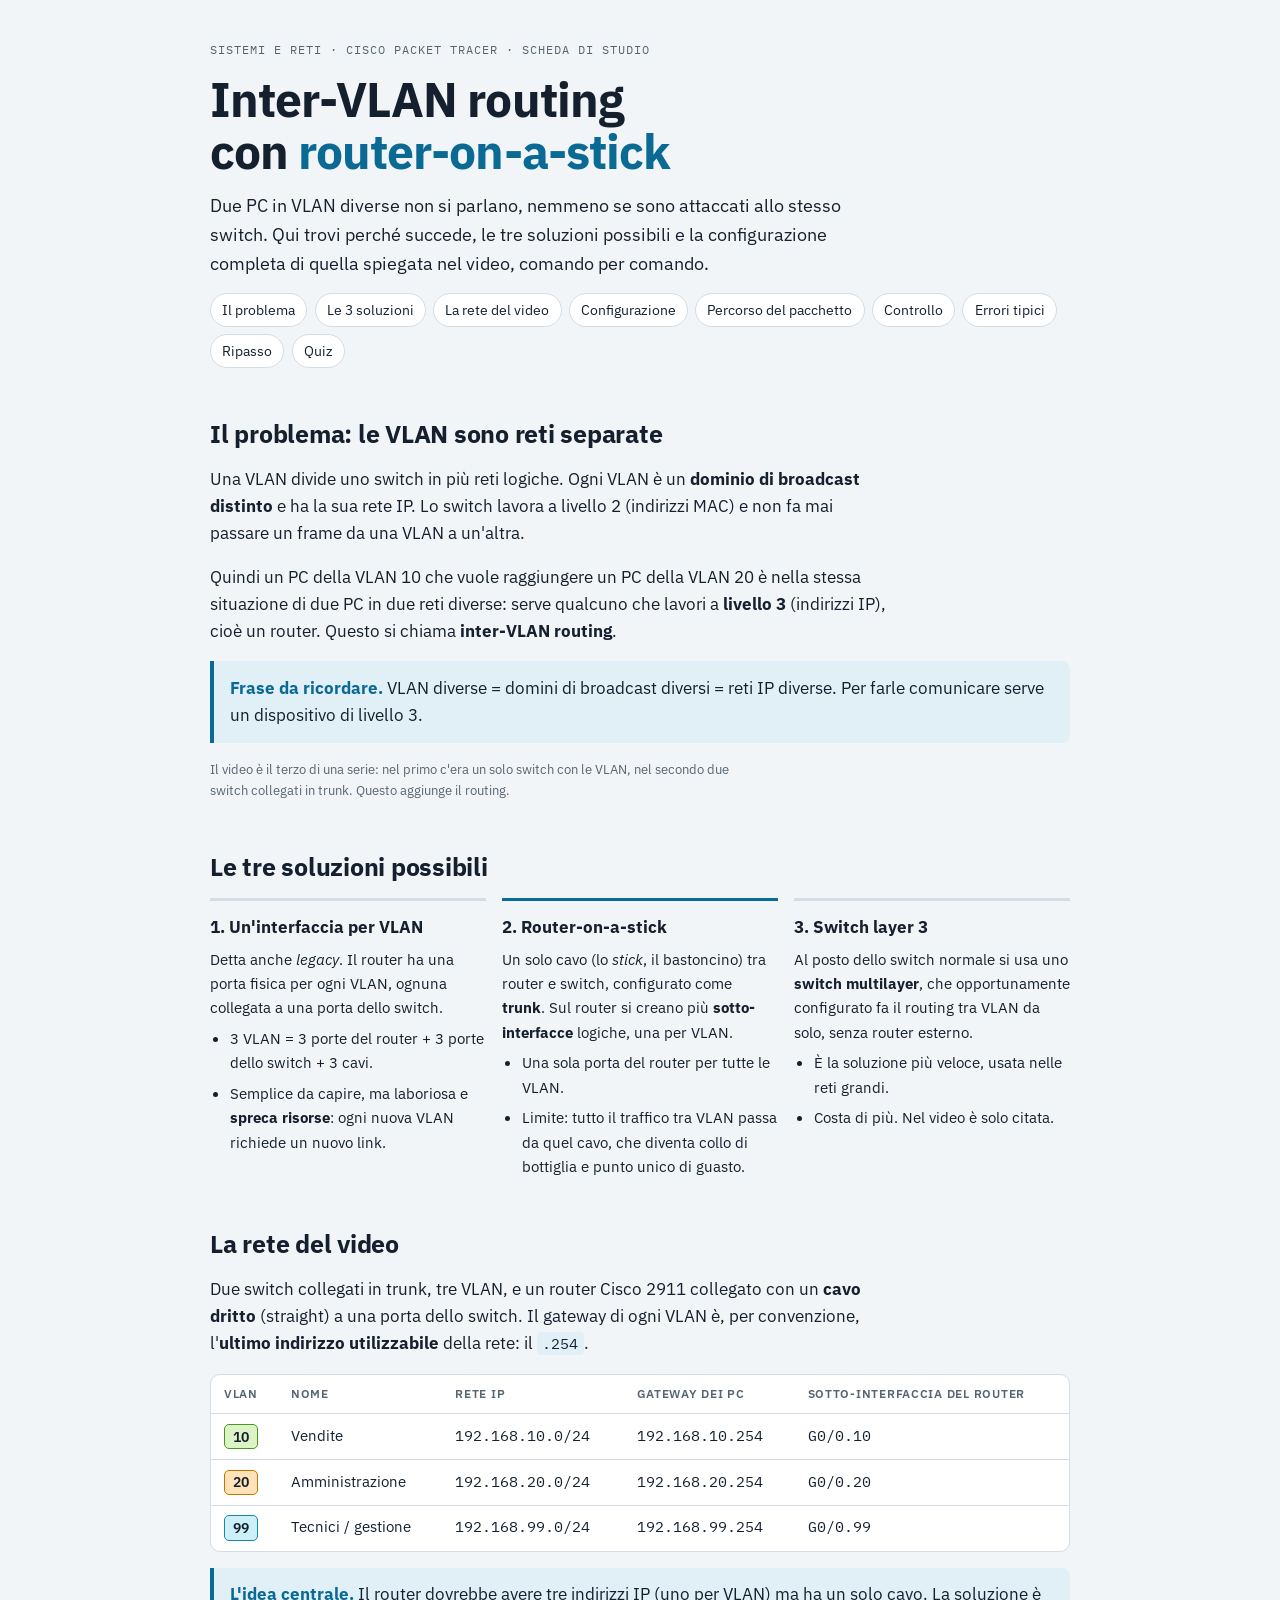
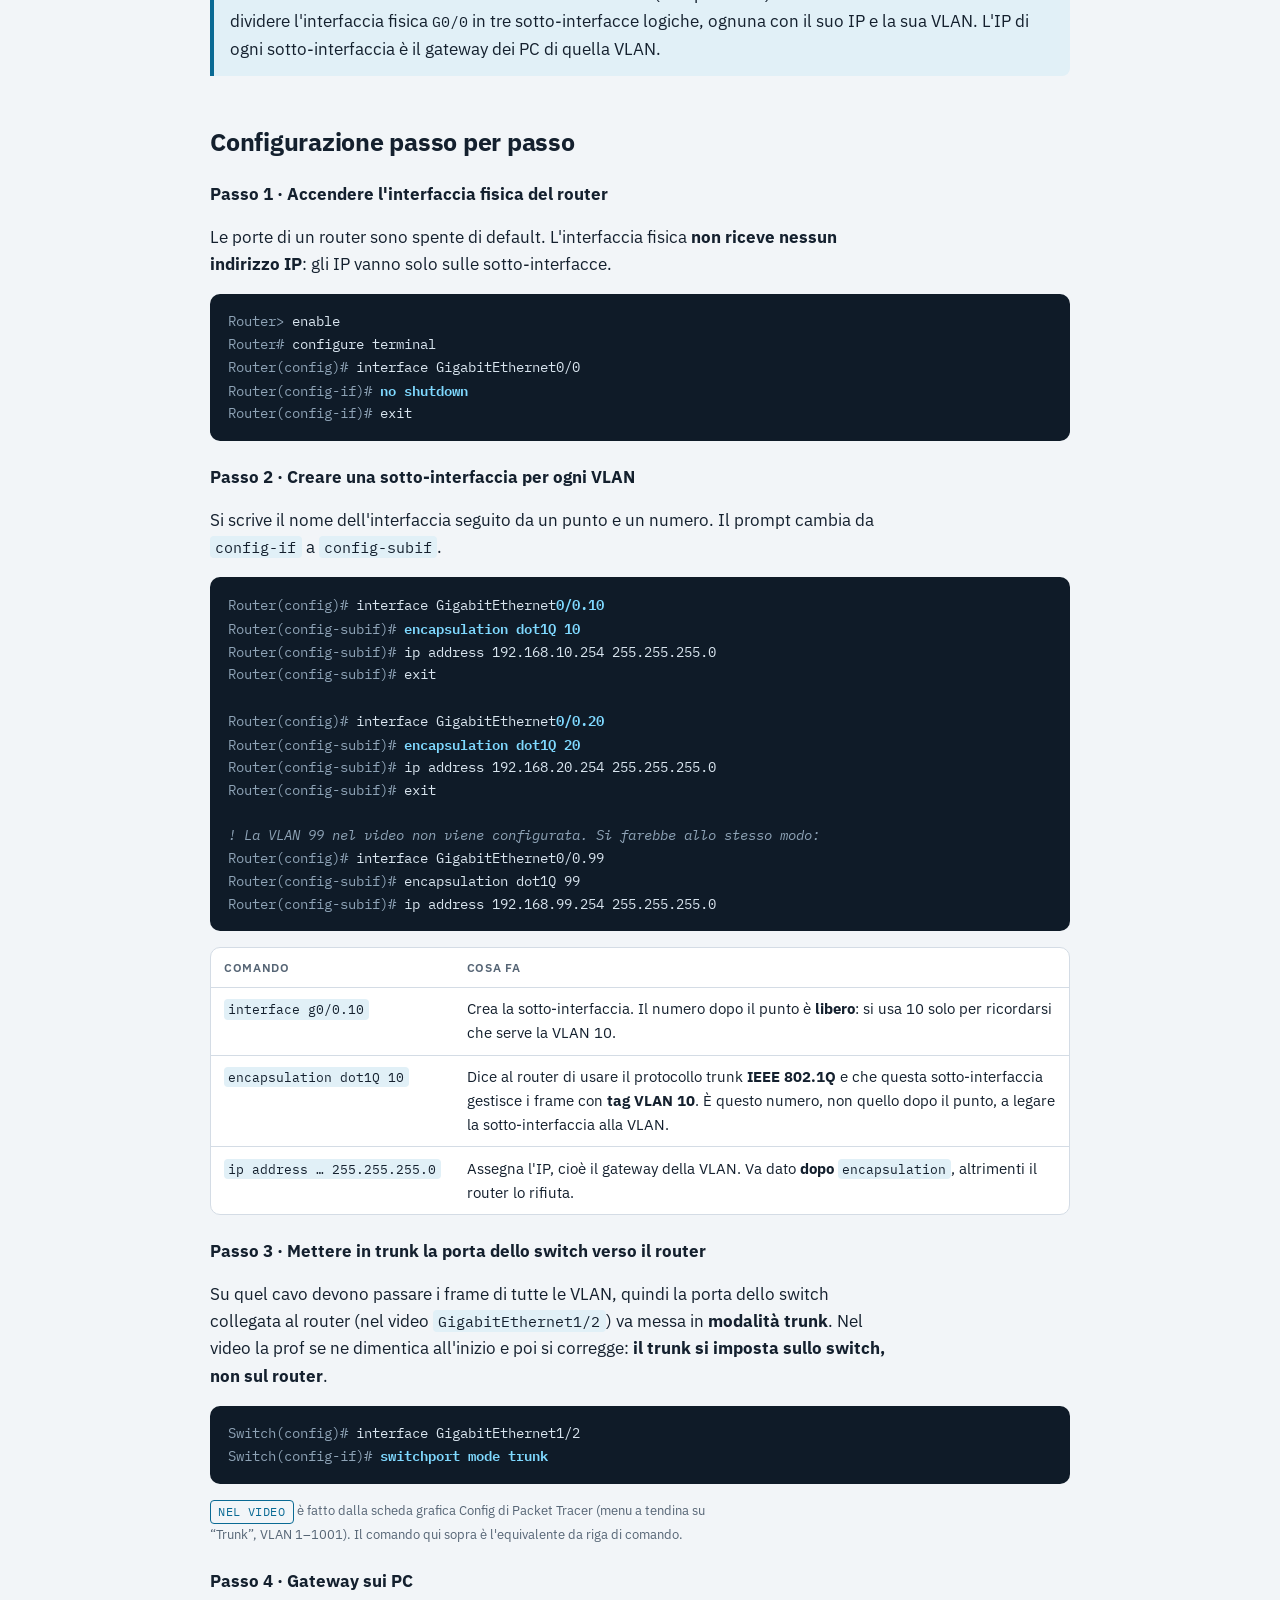
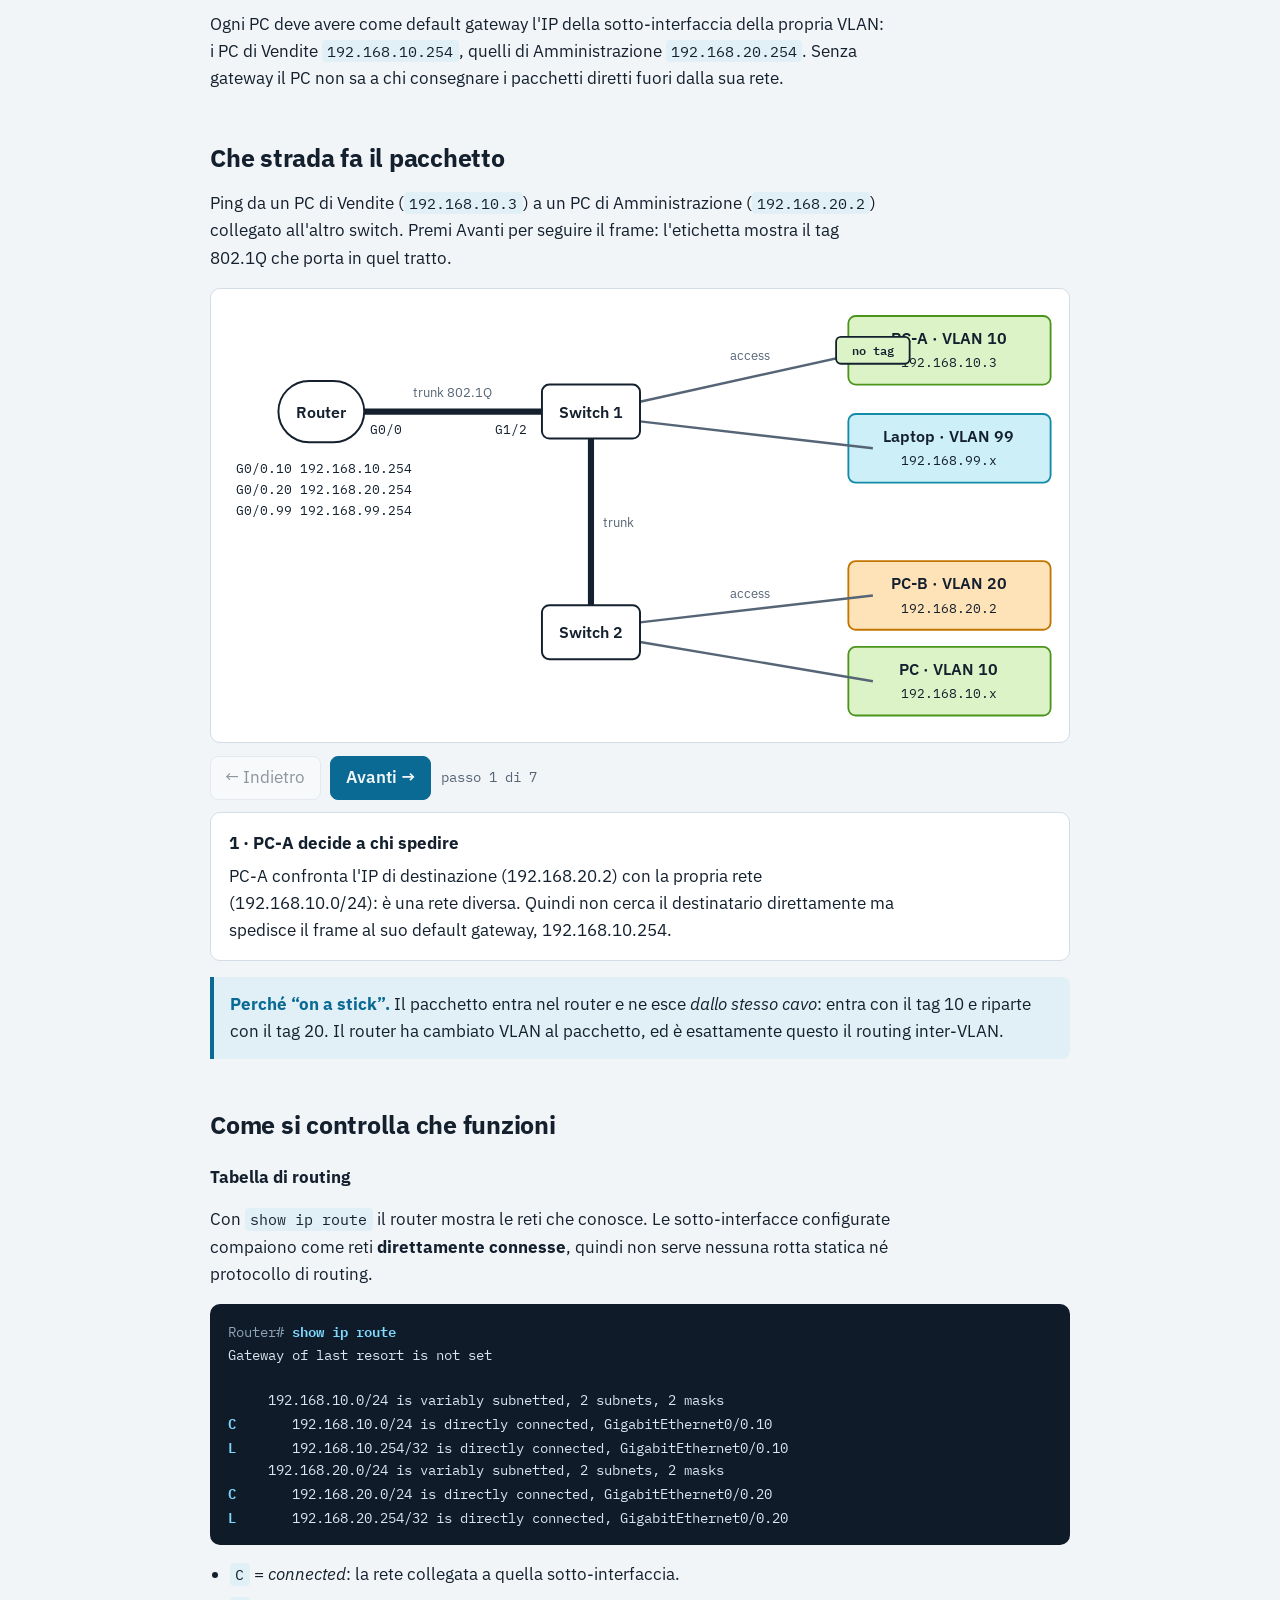
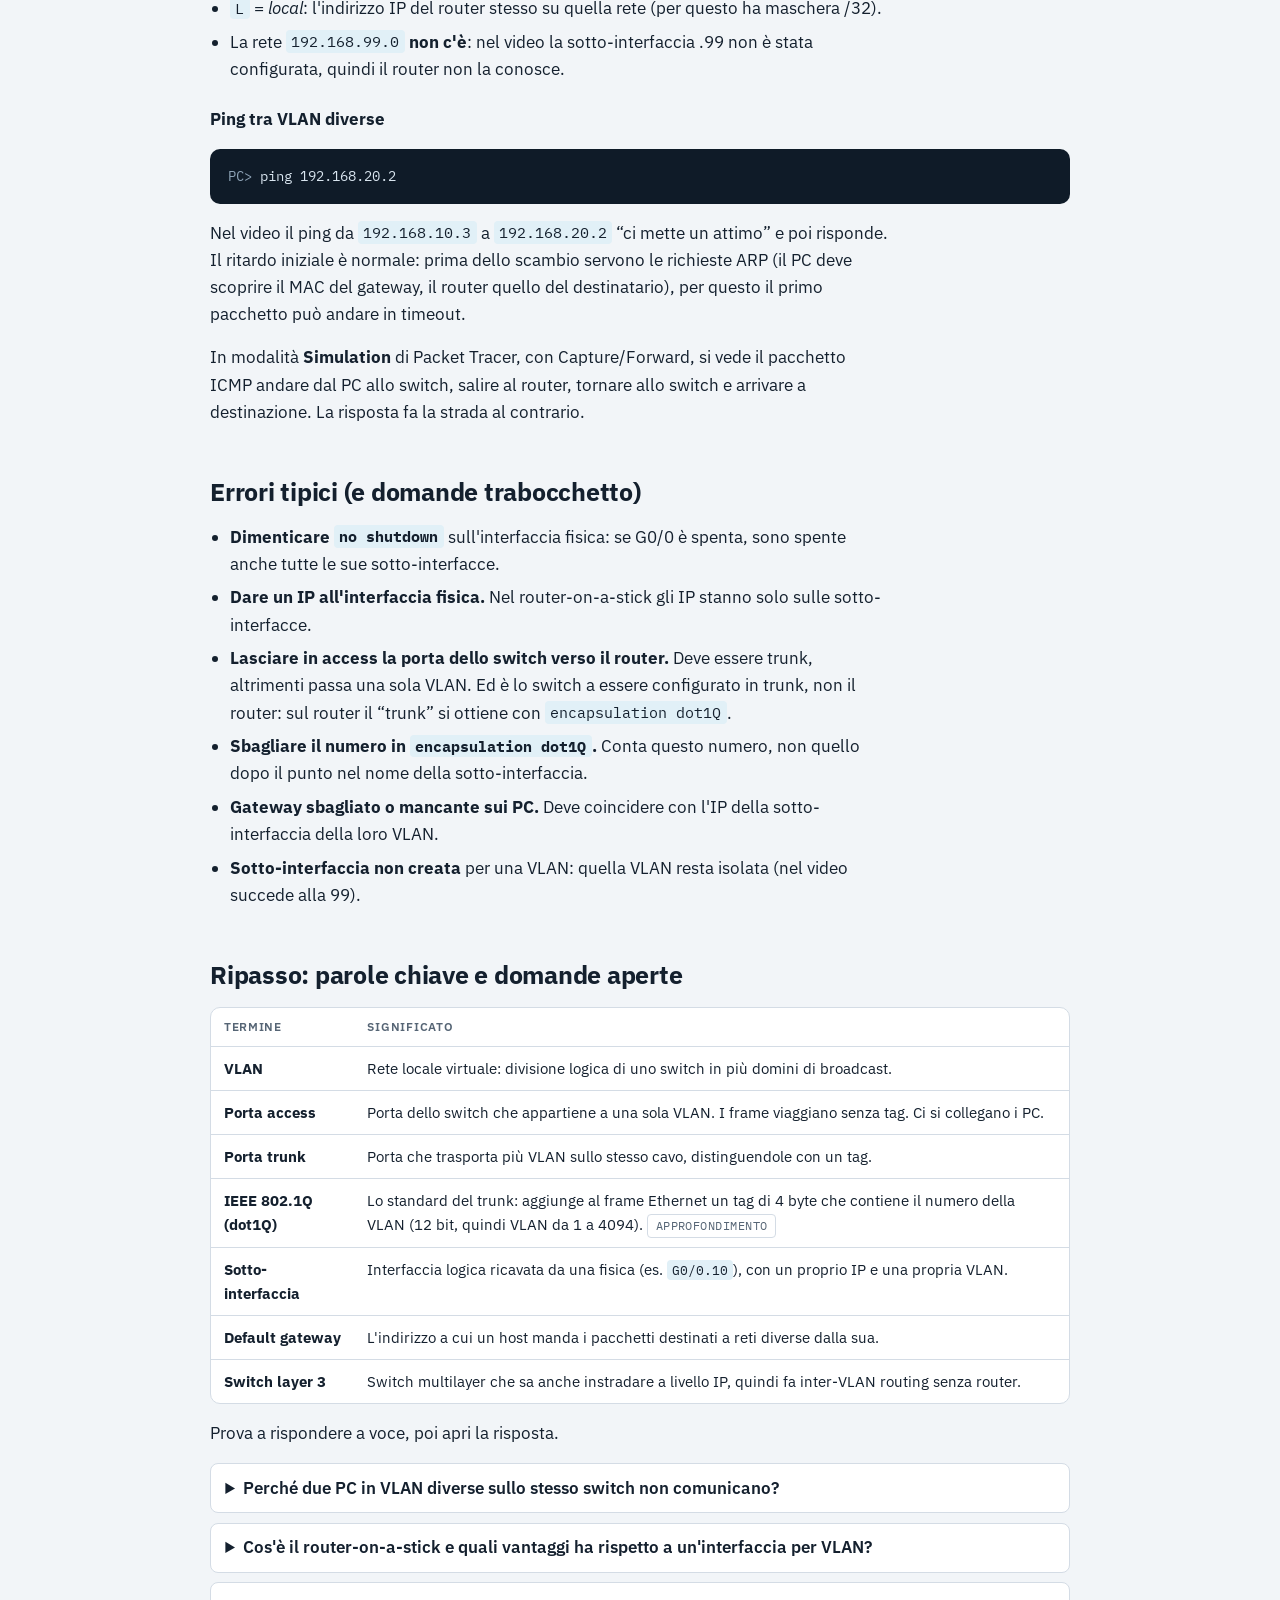
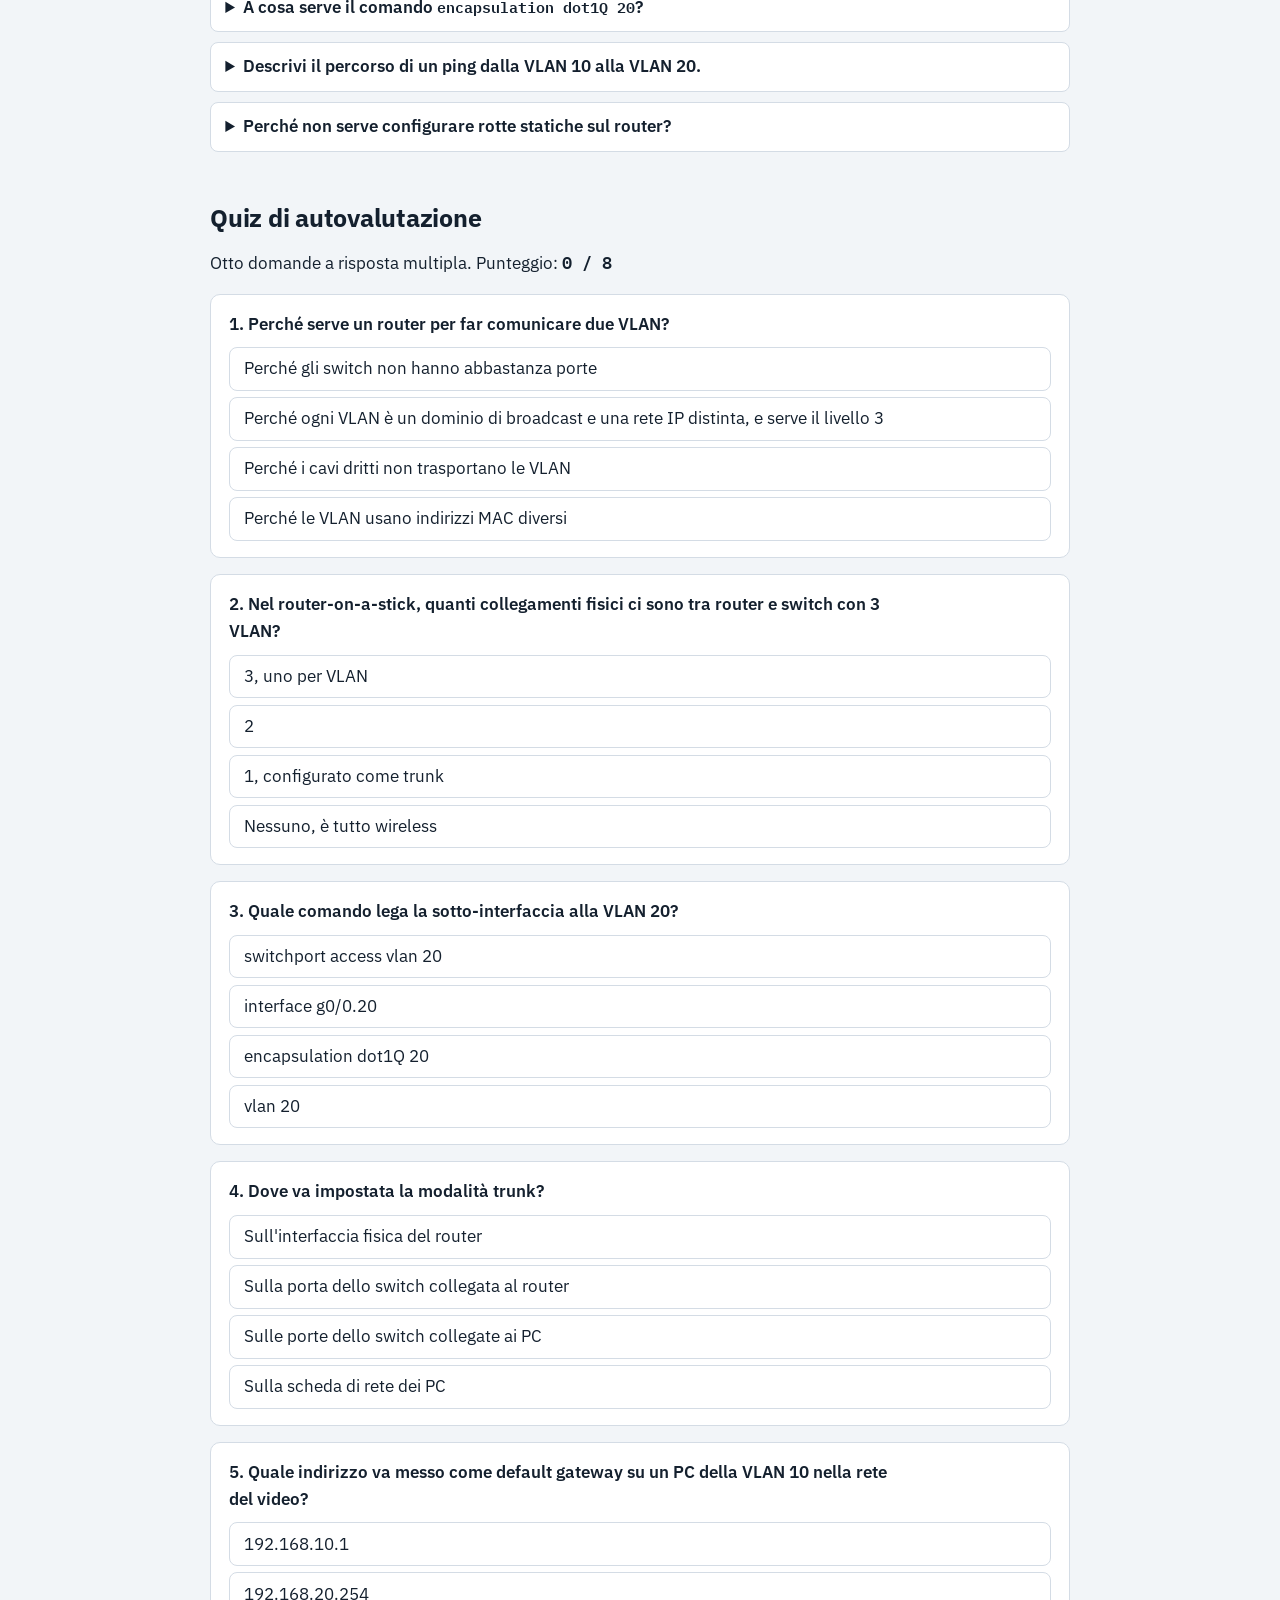
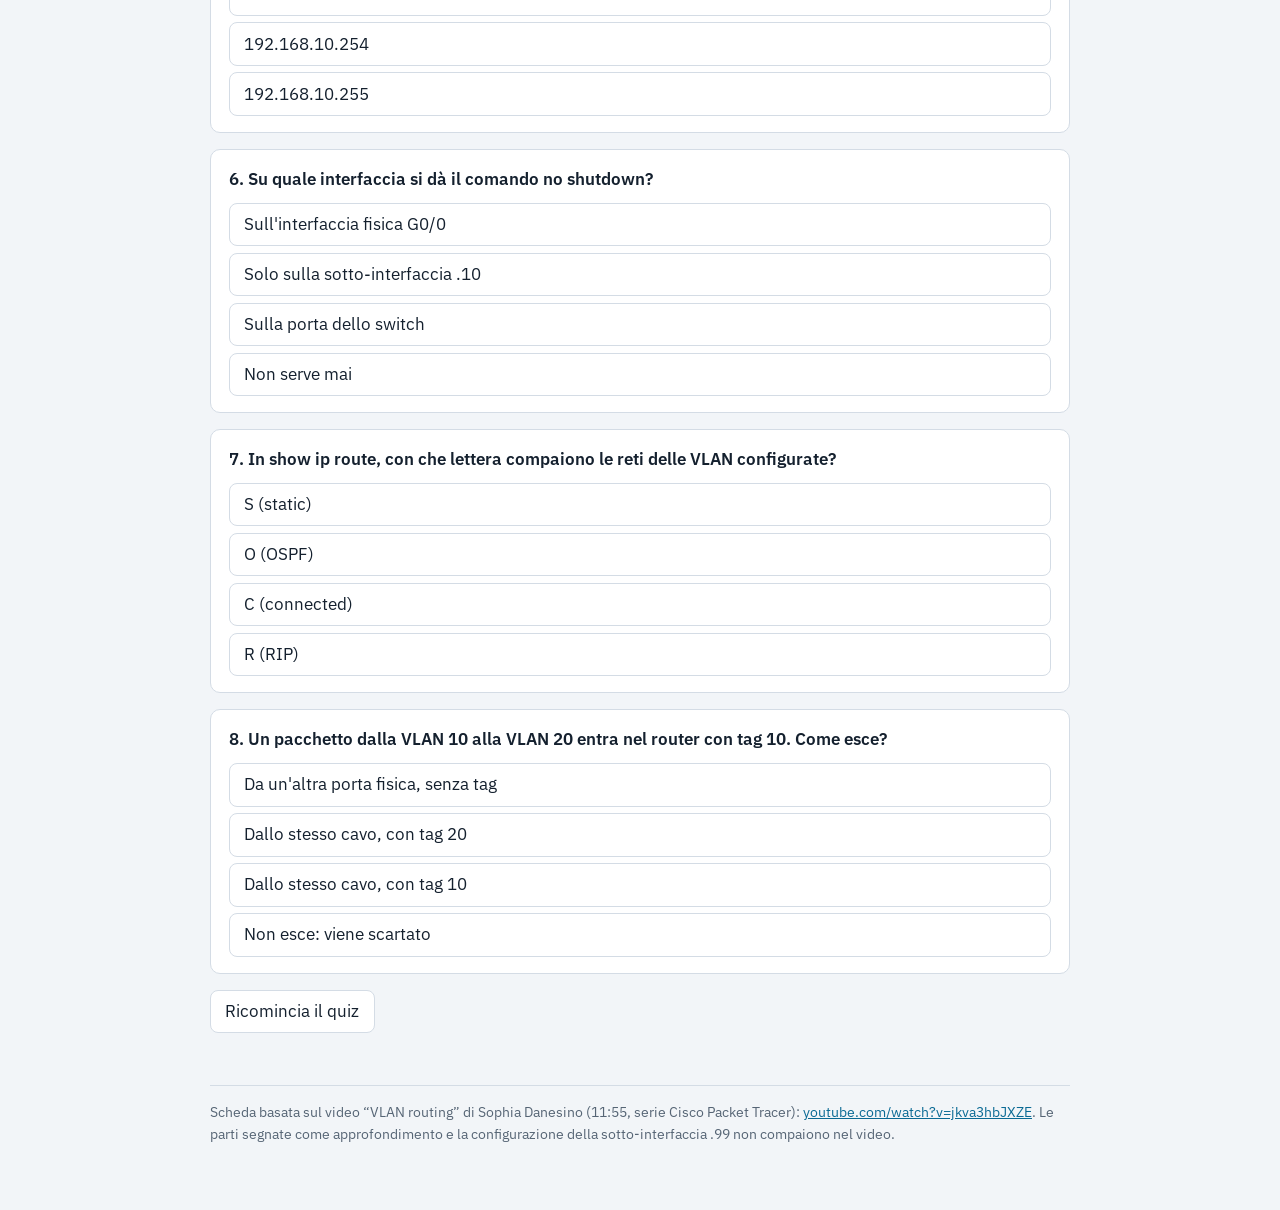
==== index.html @ 4431b53d "Scheda di studio: inter-VLAN routing con router-on-a-stick Co-Authored-By: Claude Fable 5.2 <noreply" ====
<!doctype html>
<html lang="it">
<head>
<meta charset="utf-8">
<meta name="viewport" content="width=device-width, initial-scale=1">
<style>body{margin:0}img{max-width:100%}[hidden]{display:none!important}</style>
<title>Inter-VLAN Routing</title>
<meta name="claude:viewport-fit-sides" content="cover">
<link rel="stylesheet" href="https://fonts.googleapis.com/css2?family=IBM+Plex+Sans:wght@400;500;600;700&family=IBM+Plex+Mono:wght@400;500;600&display=swap">
<style>
/* Layout: una colonna di lettura (max 860px) con indice a pillole in alto;
   terminali scuri e i tre colori VLAN del video come unico codice cromatico. */
:root{
  --bg:#f2f5f8; --surface:#ffffff; --fg:#14202e; --muted:#566575; --line:#d4dce5;
  --accent:#0a6a94; --accent-soft:#e1f0f7;
  --term-bg:#0f1b28; --term-fg:#d9e5ef; --term-dim:#8ea3b6; --term-hl:#7fd9ff;
  --v10:#dcf3c8; --v10s:#4c951d; --v20:#ffe3b8; --v20s:#c27600; --v99:#cdeff8; --v99s:#128aa8;
  --ok:#1b7f45; --ok-bg:#dff3e6; --bad:#b93426; --bad-bg:#fbe3df;
  --sans:"IBM Plex Sans",system-ui,-apple-system,"Segoe UI",sans-serif;
  --mono:"IBM Plex Mono",ui-monospace,Consolas,"Courier New",monospace;
}
@media (prefers-color-scheme: dark){ :root:not([data-theme="light"]){
  --bg:#0d151e; --surface:#15212e; --fg:#e4ecf3; --muted:#9babbb; --line:#2a3a4b;
  --accent:#62c4ea; --accent-soft:#17303f;
  --term-bg:#070f17; --term-fg:#d9e5ef; --term-dim:#8ea3b6; --term-hl:#7fd9ff;
  --v10:#22401a; --v10s:#86d853; --v20:#49340f; --v20s:#f2aa3f; --v99:#113a45; --v99s:#52cbe8;
  --ok:#6fd598; --ok-bg:#143524; --bad:#ff9486; --bad-bg:#43201c;
  color-scheme:dark } }
:root[data-theme="dark"]{
  --bg:#0d151e; --surface:#15212e; --fg:#e4ecf3; --muted:#9babbb; --line:#2a3a4b;
  --accent:#62c4ea; --accent-soft:#17303f;
  --term-bg:#070f17; --term-fg:#d9e5ef; --term-dim:#8ea3b6; --term-hl:#7fd9ff;
  --v10:#22401a; --v10s:#86d853; --v20:#49340f; --v20s:#f2aa3f; --v99:#113a45; --v99s:#52cbe8;
  --ok:#6fd598; --ok-bg:#143524; --bad:#ff9486; --bad-bg:#43201c;
  color-scheme:dark }

*{box-sizing:border-box}
body{background:var(--bg);color:var(--fg);font-family:var(--sans);font-size:17px;line-height:1.6;
  padding-left:max(16px,env(safe-area-inset-left,0px));padding-right:max(16px,env(safe-area-inset-right,0px));padding-block:0 4rem}
.wrap{max-width:860px;margin:0 auto;display:flex;flex-direction:column;gap:3.25rem}
header.top{padding-top:2.5rem;display:flex;flex-direction:column;gap:.9rem}
.eyebrow{font-family:var(--mono);font-size:.78rem;letter-spacing:.08em;text-transform:uppercase;color:var(--muted)}
h1{font-size:clamp(2rem,6vw,3rem);line-height:1.08;margin:0;font-weight:700;letter-spacing:-.02em;text-wrap:balance}
h1 span{color:var(--accent)}
.lead{font-size:1.12rem;max-width:62ch;margin:0;color:var(--fg)}
nav.toc{display:flex;flex-wrap:wrap;gap:.45rem}
nav.toc a{font-size:.88rem;text-decoration:none;color:var(--fg);border:1px solid var(--line);background:var(--surface);padding:.3rem .7rem;border-radius:999px}
nav.toc a:hover{border-color:var(--accent);color:var(--accent)}
a:focus-visible,button:focus-visible,summary:focus-visible{outline:2px solid var(--accent);outline-offset:2px}
section{display:flex;flex-direction:column;gap:1rem;scroll-margin-top:1rem}
h2{font-size:1.55rem;line-height:1.2;margin:0;letter-spacing:-.01em;text-wrap:balance}
h3{font-size:1.08rem;margin:.4rem 0 0}
p{margin:0;max-width:68ch}
ul,ol{margin:0;padding-left:1.25rem;max-width:68ch;display:flex;flex-direction:column;gap:.4rem}
code,.mono{font-family:var(--mono);font-size:.9em}
p code,li code,td code{background:var(--accent-soft);padding:.08em .35em;border-radius:4px;white-space:nowrap}
.key{border-left:4px solid var(--accent);background:var(--accent-soft);padding:.85rem 1rem;border-radius:0 8px 8px 0}
.key strong{color:var(--accent)}
.src{font-size:.82rem;color:var(--muted)}
.tag{display:inline-block;font-family:var(--mono);font-size:.72rem;letter-spacing:.04em;text-transform:uppercase;padding:.1rem .45rem;border-radius:4px;border:1px solid var(--line);color:var(--muted);vertical-align:middle}
.tag.video{border-color:var(--accent);color:var(--accent)}

.scroll{overflow-x:auto;border:1px solid var(--line);border-radius:10px;background:var(--surface)}
table{border-collapse:collapse;width:100%;font-size:.93rem;min-width:600px}
th,td{text-align:left;vertical-align:top;padding:.6rem .8rem;border-bottom:1px solid var(--line)}
tr:last-child td{border-bottom:0}
th{font-size:.76rem;letter-spacing:.06em;text-transform:uppercase;color:var(--muted);font-weight:600}
td.num{font-variant-numeric:tabular-nums;font-family:var(--mono);white-space:nowrap}
.chip{display:inline-block;padding:.05rem .5rem;border-radius:5px;font-weight:600;font-size:.86rem;border:1.5px solid}
.c10{background:var(--v10);border-color:var(--v10s)} .c20{background:var(--v20);border-color:var(--v20s)} .c99{background:var(--v99);border-color:var(--v99s)}

.term{background:var(--term-bg);color:var(--term-fg);border-radius:10px;padding:1rem 1.1rem;overflow-x:auto;font-family:var(--mono);font-size:.86rem;line-height:1.65;margin:0;white-space:pre}
.term .p{color:var(--term-dim)} .term .h{color:var(--term-hl);font-weight:600} .term .c{color:var(--term-dim);font-style:italic}

.diagram{overflow-x:auto;border:1px solid var(--line);border-radius:10px;background:var(--surface)}
.diagram svg{display:block;min-width:660px;width:100%;height:auto}
svg text{font-family:var(--sans);fill:var(--fg)}
svg .small{font-size:11px;fill:var(--muted)} svg .lbl{font-size:13px;font-weight:600} svg .m{font-family:var(--mono);font-size:11px}
svg .node{fill:var(--surface);stroke:var(--fg);stroke-width:1.6}
svg .link{stroke:var(--muted);stroke-width:2;fill:none}
svg .trunk{stroke:var(--fg);stroke-width:5}
svg .link.on{stroke:var(--accent);stroke-width:6}
svg .z10{fill:var(--v10);stroke:var(--v10s)} svg .z20{fill:var(--v20);stroke:var(--v20s)} svg .z99{fill:var(--v99);stroke:var(--v99s)}
#pkt{transition:transform .6s ease}
@media (prefers-reduced-motion: reduce){#pkt{transition:none}}
#pkt rect{stroke:var(--fg);stroke-width:1.5}
#pkt text{font-family:var(--mono);font-size:10px;font-weight:600}

.stepper{display:flex;flex-direction:column;gap:.8rem}
.stepbar{display:flex;flex-wrap:wrap;gap:.6rem;align-items:center}
button{font:inherit;cursor:pointer;border-radius:8px;border:1px solid var(--line);background:var(--surface);color:var(--fg);padding:.45rem .9rem}
button.primary{background:var(--accent);border-color:var(--accent);color:var(--bg);font-weight:600}
button:disabled{opacity:.45;cursor:default}
.count{font-family:var(--mono);font-size:.85rem;color:var(--muted)}
.stepbox{border:1px solid var(--line);background:var(--surface);border-radius:10px;padding:1rem 1.1rem;min-height:7.5rem;display:flex;flex-direction:column;gap:.35rem}
.stepbox h3{margin:0}

.cols{display:grid;grid-template-columns:repeat(auto-fit,minmax(240px,1fr));gap:1rem}
.cols>div{min-width:0;border-top:3px solid var(--line);padding-top:.7rem;display:flex;flex-direction:column;gap:.4rem}
.cols>div.pick{border-top-color:var(--accent)}
.cols h3{margin:0}
.cols p,.cols li{font-size:.95rem}

details{border:1px solid var(--line);border-radius:8px;background:var(--surface);padding:.65rem .9rem}
details+details{margin-top:-.4rem}
summary{cursor:pointer;font-weight:600}
details p{margin-top:.5rem}

.q{border:1px solid var(--line);border-radius:10px;background:var(--surface);padding:1rem 1.1rem;display:flex;flex-direction:column;gap:.6rem}
.q p.qt{font-weight:600}
.opts{display:flex;flex-direction:column;gap:.4rem}
.opts button{text-align:left}
.opts button.right{background:var(--ok-bg);border-color:var(--ok);color:var(--fg)}
.opts button.wrong{background:var(--bad-bg);border-color:var(--bad);color:var(--fg)}
.why{font-size:.93rem;color:var(--muted)}
.score{font-family:var(--mono);font-weight:600}
footer{font-size:.85rem;color:var(--muted);border-top:1px solid var(--line);padding-top:1rem}
footer a{color:var(--accent)}
</style>

<div class="wrap">

<header class="top">
  <div class="eyebrow">Sistemi e reti · Cisco Packet Tracer · scheda di studio</div>
  <h1>Inter-VLAN routing con <span>router-on-a-stick</span></h1>
  <p class="lead">Due PC in VLAN diverse non si parlano, nemmeno se sono attaccati allo stesso switch. Qui trovi perché succede, le tre soluzioni possibili e la configurazione completa di quella spiegata nel video, comando per comando.</p>
  <nav class="toc" aria-label="Indice">
    <a href="#problema">Il problema</a>
    <a href="#soluzioni">Le 3 soluzioni</a>
    <a href="#rete">La rete del video</a>
    <a href="#configurazione">Configurazione</a>
    <a href="#percorso">Percorso del pacchetto</a>
    <a href="#controllo">Controllo</a>
    <a href="#errori">Errori tipici</a>
    <a href="#ripasso">Ripasso</a>
    <a href="#quiz">Quiz</a>
  </nav>
</header>

<section id="problema">
  <h2>Il problema: le VLAN sono reti separate</h2>
  <p>Una VLAN divide uno switch in più reti logiche. Ogni VLAN è un <strong>dominio di broadcast distinto</strong> e ha la sua rete IP. Lo switch lavora a livello 2 (indirizzi MAC) e non fa mai passare un frame da una VLAN a un'altra.</p>
  <p>Quindi un PC della VLAN 10 che vuole raggiungere un PC della VLAN 20 è nella stessa situazione di due PC in due reti diverse: serve qualcuno che lavori a <strong>livello 3</strong> (indirizzi IP), cioè un router. Questo si chiama <strong>inter-VLAN routing</strong>.</p>
  <div class="key"><strong>Frase da ricordare.</strong> VLAN diverse = domini di broadcast diversi = reti IP diverse. Per farle comunicare serve un dispositivo di livello 3.</div>
  <p class="src">Il video è il terzo di una serie: nel primo c'era un solo switch con le VLAN, nel secondo due switch collegati in trunk. Questo aggiunge il routing.</p>
</section>

<section id="soluzioni">
  <h2>Le tre soluzioni possibili</h2>
  <div class="cols">
    <div>
      <h3>1. Un'interfaccia per VLAN</h3>
      <p>Detta anche <em>legacy</em>. Il router ha una porta fisica per ogni VLAN, ognuna collegata a una porta dello switch.</p>
      <ul>
        <li>3 VLAN = 3 porte del router + 3 porte dello switch + 3 cavi.</li>
        <li>Semplice da capire, ma laboriosa e <strong>spreca risorse</strong>: ogni nuova VLAN richiede un nuovo link.</li>
      </ul>
    </div>
    <div class="pick">
      <h3>2. Router-on-a-stick</h3>
      <p>Un solo cavo (lo <em>stick</em>, il bastoncino) tra router e switch, configurato come <strong>trunk</strong>. Sul router si creano più <strong>sotto-interfacce</strong> logiche, una per VLAN.</p>
      <ul>
        <li>Una sola porta del router per tutte le VLAN.</li>
        <li>Limite: tutto il traffico tra VLAN passa da quel cavo, che diventa collo di bottiglia e punto unico di guasto.</li>
      </ul>
    </div>
    <div>
      <h3>3. Switch layer 3</h3>
      <p>Al posto dello switch normale si usa uno <strong>switch multilayer</strong>, che opportunamente configurato fa il routing tra VLAN da solo, senza router esterno.</p>
      <ul>
        <li>È la soluzione più veloce, usata nelle reti grandi.</li>
        <li>Costa di più. Nel video è solo citata.</li>
      </ul>
    </div>
  </div>
</section>

<section id="rete">
  <h2>La rete del video</h2>
  <p>Due switch collegati in trunk, tre VLAN, e un router Cisco 2911 collegato con un <strong>cavo dritto</strong> (straight) a una porta dello switch. Il gateway di ogni VLAN è, per convenzione, l'<strong>ultimo indirizzo utilizzabile</strong> della rete: il <code>.254</code>.</p>
  <div class="scroll">
    <table>
      <thead><tr><th>VLAN</th><th>Nome</th><th>Rete IP</th><th>Gateway dei PC</th><th>Sotto-interfaccia del router</th></tr></thead>
      <tbody>
        <tr><td><span class="chip c10">10</span></td><td>Vendite</td><td class="num">192.168.10.0/24</td><td class="num">192.168.10.254</td><td class="num">G0/0.10</td></tr>
        <tr><td><span class="chip c20">20</span></td><td>Amministrazione</td><td class="num">192.168.20.0/24</td><td class="num">192.168.20.254</td><td class="num">G0/0.20</td></tr>
        <tr><td><span class="chip c99">99</span></td><td>Tecnici / gestione</td><td class="num">192.168.99.0/24</td><td class="num">192.168.99.254</td><td class="num">G0/0.99</td></tr>
      </tbody>
    </table>
  </div>
  <div class="key"><strong>L'idea centrale.</strong> Il router dovrebbe avere tre indirizzi IP (uno per VLAN) ma ha un solo cavo. La soluzione è dividere l'interfaccia fisica <code>G0/0</code> in tre sotto-interfacce logiche, ognuna con il suo IP e la sua VLAN. L'IP di ogni sotto-interfaccia è il gateway dei PC di quella VLAN.</div>
</section>

<section id="configurazione">
  <h2>Configurazione passo per passo</h2>

  <h3>Passo 1 · Accendere l'interfaccia fisica del router</h3>
  <p>Le porte di un router sono spente di default. L'interfaccia fisica <strong>non riceve nessun indirizzo IP</strong>: gli IP vanno solo sulle sotto-interfacce.</p>
<pre class="term"><span class="p">Router&gt;</span> enable
<span class="p">Router#</span> configure terminal
<span class="p">Router(config)#</span> interface GigabitEthernet0/0
<span class="p">Router(config-if)#</span> <span class="h">no shutdown</span>
<span class="p">Router(config-if)#</span> exit</pre>

  <h3>Passo 2 · Creare una sotto-interfaccia per ogni VLAN</h3>
  <p>Si scrive il nome dell'interfaccia seguito da un punto e un numero. Il prompt cambia da <code>config-if</code> a <code>config-subif</code>.</p>
<pre class="term"><span class="p">Router(config)#</span> interface GigabitEthernet<span class="h">0/0.10</span>
<span class="p">Router(config-subif)#</span> <span class="h">encapsulation dot1Q 10</span>
<span class="p">Router(config-subif)#</span> ip address 192.168.10.254 255.255.255.0
<span class="p">Router(config-subif)#</span> exit

<span class="p">Router(config)#</span> interface GigabitEthernet<span class="h">0/0.20</span>
<span class="p">Router(config-subif)#</span> <span class="h">encapsulation dot1Q 20</span>
<span class="p">Router(config-subif)#</span> ip address 192.168.20.254 255.255.255.0
<span class="p">Router(config-subif)#</span> exit

<span class="c">! La VLAN 99 nel video non viene configurata. Si farebbe allo stesso modo:</span>
<span class="p">Router(config)#</span> interface GigabitEthernet0/0.99
<span class="p">Router(config-subif)#</span> encapsulation dot1Q 99
<span class="p">Router(config-subif)#</span> ip address 192.168.99.254 255.255.255.0</pre>
  <div class="scroll">
    <table>
      <thead><tr><th>Comando</th><th>Cosa fa</th></tr></thead>
      <tbody>
        <tr><td><code>interface g0/0.10</code></td><td>Crea la sotto-interfaccia. Il numero dopo il punto è <strong>libero</strong>: si usa 10 solo per ricordarsi che serve la VLAN 10.</td></tr>
        <tr><td><code>encapsulation dot1Q 10</code></td><td>Dice al router di usare il protocollo trunk <strong>IEEE 802.1Q</strong> e che questa sotto-interfaccia gestisce i frame con <strong>tag VLAN 10</strong>. È questo numero, non quello dopo il punto, a legare la sotto-interfaccia alla VLAN.</td></tr>
        <tr><td><code>ip address … 255.255.255.0</code></td><td>Assegna l'IP, cioè il gateway della VLAN. Va dato <strong>dopo</strong> <code>encapsulation</code>, altrimenti il router lo rifiuta.</td></tr>
      </tbody>
    </table>
  </div>

  <h3>Passo 3 · Mettere in trunk la porta dello switch verso il router</h3>
  <p>Su quel cavo devono passare i frame di tutte le VLAN, quindi la porta dello switch collegata al router (nel video <code>GigabitEthernet1/2</code>) va messa in <strong>modalità trunk</strong>. Nel video la prof se ne dimentica all'inizio e poi si corregge: <strong>il trunk si imposta sullo switch, non sul router</strong>.</p>
<pre class="term"><span class="p">Switch(config)#</span> interface GigabitEthernet1/2
<span class="p">Switch(config-if)#</span> <span class="h">switchport mode trunk</span></pre>
  <p class="src"><span class="tag video">nel video</span> è fatto dalla scheda grafica Config di Packet Tracer (menu a tendina su “Trunk”, VLAN 1–1001). Il comando qui sopra è l'equivalente da riga di comando.</p>

  <h3>Passo 4 · Gateway sui PC</h3>
  <p>Ogni PC deve avere come default gateway l'IP della sotto-interfaccia della propria VLAN: i PC di Vendite <code>192.168.10.254</code>, quelli di Amministrazione <code>192.168.20.254</code>. Senza gateway il PC non sa a chi consegnare i pacchetti diretti fuori dalla sua rete.</p>
</section>

<section id="percorso">
  <h2>Che strada fa il pacchetto</h2>
  <p>Ping da un PC di Vendite (<code>192.168.10.3</code>) a un PC di Amministrazione (<code>192.168.20.2</code>) collegato all'altro switch. Premi Avanti per seguire il frame: l'etichetta mostra il tag 802.1Q che porta in quel tratto.</p>
  <div class="stepper">
    <div class="diagram">
      <svg viewBox="0 0 700 370" role="img" aria-label="Topologia: router collegato in trunk allo switch 1, switch 1 in trunk con switch 2, PC nelle VLAN 10, 20 e 99">
        <rect class="z10" x="520" y="22" width="165" height="56" rx="6" stroke-width="1.5"/>
        <rect class="z99" x="520" y="102" width="165" height="56" rx="6" stroke-width="1.5"/>
        <rect class="z20" x="520" y="222" width="165" height="56" rx="6" stroke-width="1.5"/>
        <rect class="z10" x="520" y="292" width="165" height="56" rx="6" stroke-width="1.5"/>

        <line id="l-r" class="link trunk" x1="125" y1="100" x2="270" y2="100"/>
        <line id="l-ss" class="link trunk" x1="310" y1="122" x2="310" y2="258"/>
        <line id="l-a" class="link" x1="350" y1="92" x2="540" y2="50"/>
        <line id="l-lap" class="link" x1="350" y1="108" x2="540" y2="130"/>
        <line id="l-b" class="link" x1="350" y1="272" x2="540" y2="250"/>
        <line id="l-d" class="link" x1="350" y1="288" x2="540" y2="320"/>

        <text class="small" x="197" y="88" text-anchor="middle">trunk 802.1Q</text>
        <text class="m" x="130" y="118">G0/0</text>
        <text class="m" x="232" y="118">G1/2</text>
        <text class="small" x="320" y="194">trunk</text>
        <text class="small" x="440" y="58" text-anchor="middle">access</text>
        <text class="small" x="440" y="252" text-anchor="middle">access</text>

        <rect class="node" x="55" y="75" width="70" height="50" rx="25"/>
        <text class="lbl" x="90" y="105" text-anchor="middle">Router</text>
        <text class="m" x="20" y="150">G0/0.10  192.168.10.254</text>
        <text class="m" x="20" y="167">G0/0.20  192.168.20.254</text>
        <text class="m" x="20" y="184">G0/0.99  192.168.99.254</text>

        <rect class="node" x="270" y="78" width="80" height="44" rx="6"/>
        <text class="lbl" x="310" y="105" text-anchor="middle">Switch 1</text>
        <rect class="node" x="270" y="258" width="80" height="44" rx="6"/>
        <text class="lbl" x="310" y="285" text-anchor="middle">Switch 2</text>

        <text class="lbl" x="602" y="45" text-anchor="middle">PC-A · VLAN 10</text>
        <text class="m" x="602" y="64" text-anchor="middle">192.168.10.3</text>
        <text class="lbl" x="602" y="125" text-anchor="middle">Laptop · VLAN 99</text>
        <text class="m" x="602" y="144" text-anchor="middle">192.168.99.x</text>
        <text class="lbl" x="602" y="245" text-anchor="middle">PC-B · VLAN 20</text>
        <text class="m" x="602" y="264" text-anchor="middle">192.168.20.2</text>
        <text class="lbl" x="602" y="315" text-anchor="middle">PC · VLAN 10</text>
        <text class="m" x="602" y="334" text-anchor="middle">192.168.10.x</text>

        <g id="pkt" transform="translate(540,50)">
          <rect id="pktbox" x="-30" y="-11" width="60" height="22" rx="4" class="z10"/>
          <text id="pkttxt" x="0" y="4" text-anchor="middle">no tag</text>
        </g>
      </svg>
    </div>
    <div class="stepbar">
      <button id="prev" type="button">← Indietro</button>
      <button id="next" type="button" class="primary">Avanti →</button>
      <span class="count" id="count"></span>
    </div>
    <div class="stepbox" aria-live="polite">
      <h3 id="st"></h3>
      <p id="sd"></p>
    </div>
  </div>
  <div class="key"><strong>Perché “on a stick”.</strong> Il pacchetto entra nel router e ne esce <em>dallo stesso cavo</em>: entra con il tag 10 e riparte con il tag 20. Il router ha cambiato VLAN al pacchetto, ed è esattamente questo il routing inter-VLAN.</div>
</section>

<section id="controllo">
  <h2>Come si controlla che funzioni</h2>
  <h3>Tabella di routing</h3>
  <p>Con <code>show ip route</code> il router mostra le reti che conosce. Le sotto-interfacce configurate compaiono come reti <strong>direttamente connesse</strong>, quindi non serve nessuna rotta statica né protocollo di routing.</p>
<pre class="term"><span class="p">Router#</span> <span class="h">show ip route</span>
Gateway of last resort is not set

     192.168.10.0/24 is variably subnetted, 2 subnets, 2 masks
<span class="h">C</span>       192.168.10.0/24 is directly connected, GigabitEthernet0/0.10
<span class="h">L</span>       192.168.10.254/32 is directly connected, GigabitEthernet0/0.10
     192.168.20.0/24 is variably subnetted, 2 subnets, 2 masks
<span class="h">C</span>       192.168.20.0/24 is directly connected, GigabitEthernet0/0.20
<span class="h">L</span>       192.168.20.254/32 is directly connected, GigabitEthernet0/0.20</pre>
  <ul>
    <li><code>C</code> = <em>connected</em>: la rete collegata a quella sotto-interfaccia.</li>
    <li><code>L</code> = <em>local</em>: l'indirizzo IP del router stesso su quella rete (per questo ha maschera /32).</li>
    <li>La rete <code>192.168.99.0</code> <strong>non c'è</strong>: nel video la sotto-interfaccia .99 non è stata configurata, quindi il router non la conosce.</li>
  </ul>
  <h3>Ping tra VLAN diverse</h3>
<pre class="term"><span class="p">PC&gt;</span> ping 192.168.20.2</pre>
  <p>Nel video il ping da <code>192.168.10.3</code> a <code>192.168.20.2</code> “ci mette un attimo” e poi risponde. Il ritardo iniziale è normale: prima dello scambio servono le richieste ARP (il PC deve scoprire il MAC del gateway, il router quello del destinatario), per questo il primo pacchetto può andare in timeout.</p>
  <p>In modalità <strong>Simulation</strong> di Packet Tracer, con Capture/Forward, si vede il pacchetto ICMP andare dal PC allo switch, salire al router, tornare allo switch e arrivare a destinazione. La risposta fa la strada al contrario.</p>
</section>

<section id="errori">
  <h2>Errori tipici (e domande trabocchetto)</h2>
  <ul>
    <li><strong>Dimenticare <code>no shutdown</code></strong> sull'interfaccia fisica: se G0/0 è spenta, sono spente anche tutte le sue sotto-interfacce.</li>
    <li><strong>Dare un IP all'interfaccia fisica.</strong> Nel router-on-a-stick gli IP stanno solo sulle sotto-interfacce.</li>
    <li><strong>Lasciare in access la porta dello switch verso il router.</strong> Deve essere trunk, altrimenti passa una sola VLAN. Ed è lo switch a essere configurato in trunk, non il router: sul router il “trunk” si ottiene con <code>encapsulation dot1Q</code>.</li>
    <li><strong>Sbagliare il numero in <code>encapsulation dot1Q</code>.</strong> Conta questo numero, non quello dopo il punto nel nome della sotto-interfaccia.</li>
    <li><strong>Gateway sbagliato o mancante sui PC.</strong> Deve coincidere con l'IP della sotto-interfaccia della loro VLAN.</li>
    <li><strong>Sotto-interfaccia non creata</strong> per una VLAN: quella VLAN resta isolata (nel video succede alla 99).</li>
  </ul>
</section>

<section id="ripasso">
  <h2>Ripasso: parole chiave e domande aperte</h2>
  <div class="scroll">
    <table>
      <thead><tr><th>Termine</th><th>Significato</th></tr></thead>
      <tbody>
        <tr><td><strong>VLAN</strong></td><td>Rete locale virtuale: divisione logica di uno switch in più domini di broadcast.</td></tr>
        <tr><td><strong>Porta access</strong></td><td>Porta dello switch che appartiene a una sola VLAN. I frame viaggiano senza tag. Ci si collegano i PC.</td></tr>
        <tr><td><strong>Porta trunk</strong></td><td>Porta che trasporta più VLAN sullo stesso cavo, distinguendole con un tag.</td></tr>
        <tr><td><strong>IEEE 802.1Q (dot1Q)</strong></td><td>Lo standard del trunk: aggiunge al frame Ethernet un tag di 4 byte che contiene il numero della VLAN (12 bit, quindi VLAN da 1 a 4094). <span class="tag">approfondimento</span></td></tr>
        <tr><td><strong>Sotto-interfaccia</strong></td><td>Interfaccia logica ricavata da una fisica (es. <code>G0/0.10</code>), con un proprio IP e una propria VLAN.</td></tr>
        <tr><td><strong>Default gateway</strong></td><td>L'indirizzo a cui un host manda i pacchetti destinati a reti diverse dalla sua.</td></tr>
        <tr><td><strong>Switch layer 3</strong></td><td>Switch multilayer che sa anche instradare a livello IP, quindi fa inter-VLAN routing senza router.</td></tr>
      </tbody>
    </table>
  </div>
  <p>Prova a rispondere a voce, poi apri la risposta.</p>
  <details><summary>Perché due PC in VLAN diverse sullo stesso switch non comunicano?</summary><p>Perché ogni VLAN è un dominio di broadcast separato e una rete IP diversa. Lo switch, che lavora a livello 2, non inoltra frame da una VLAN all'altra. Serve un dispositivo di livello 3 che faccia routing.</p></details>
  <details><summary>Cos'è il router-on-a-stick e quali vantaggi ha rispetto a un'interfaccia per VLAN?</summary><p>È una tecnica di inter-VLAN routing in cui il router è collegato allo switch con un solo link trunk e usa una sotto-interfaccia per ogni VLAN. Rispetto al metodo con un'interfaccia fisica per VLAN usa una sola porta del router, una sola porta dello switch e un solo cavo, e aggiungere una VLAN richiede solo una nuova sotto-interfaccia. Lo svantaggio è che tutto il traffico tra VLAN passa da un unico link.</p></details>
  <details><summary>A cosa serve il comando <code>encapsulation dot1Q 20</code>?</summary><p>Associa la sotto-interfaccia alla VLAN 20 usando il protocollo 802.1Q: il router accetta su quella sotto-interfaccia i frame che arrivano con tag 20 e mette il tag 20 su quelli che fa uscire da lì.</p></details>
  <details><summary>Descrivi il percorso di un ping dalla VLAN 10 alla VLAN 20.</summary><p>Il PC vede che la destinazione è in un'altra rete e manda il pacchetto al suo gateway. Lo switch lo inoltra sul trunk con tag 10. Il router lo riceve sulla sotto-interfaccia .10, consulta la tabella di routing, trova la rete 192.168.20.0 connessa alla sotto-interfaccia .20 e lo rimanda sullo stesso cavo con tag 20. Lo switch lo consegna, senza tag, alla porta access del PC di destinazione. La risposta segue il percorso inverso.</p></details>
  <details><summary>Perché non serve configurare rotte statiche sul router?</summary><p>Perché tutte le reti delle VLAN sono direttamente connesse alle sotto-interfacce del router: compaiono da sole nella tabella di routing con la lettera C.</p></details>
</section>

<section id="quiz">
  <h2>Quiz di autovalutazione</h2>
  <p>Otto domande a risposta multipla. Punteggio: <span class="score" id="score">0 / 8</span></p>
  <div id="quizbox" style="display:flex;flex-direction:column;gap:1rem"></div>
  <div><button id="reset" type="button">Ricomincia il quiz</button></div>
</section>

<footer>
  Scheda basata sul video “VLAN routing” di Sophia Danesino (11:55, serie Cisco Packet Tracer): <a href="https://www.youtube.com/watch?v=jkva3hbJXZE">youtube.com/watch?v=jkva3hbJXZE</a>. Le parti segnate come approfondimento e la configurazione della sotto-interfaccia .99 non compaiono nel video.
</footer>

</div>

<script>
// ---------- Percorso del pacchetto ----------
const P = {a:[540,50], s1:[310,100], r:[125,100], s2:[310,280], b:[540,250]};
const steps = [
  {at:'a', links:[], tag:null, v:10, t:'1 · PC-A decide a chi spedire',
   d:'PC-A confronta l\'IP di destinazione (192.168.20.2) con la propria rete (192.168.10.0/24): è una rete diversa. Quindi non cerca il destinatario direttamente ma spedisce il frame al suo default gateway, 192.168.10.254.'},
  {at:'s1', links:['l-a'], tag:null, v:10, t:'2 · Dal PC allo Switch 1 (porta access)',
   d:'Il frame viaggia senza tag: la porta è access e lo switch sa che tutto ciò che arriva da lì appartiene alla VLAN 10.'},
  {at:'r', links:['l-r'], tag:10, v:10, t:'3 · Dallo Switch 1 al router (trunk, tag 10)',
   d:'Sul trunk lo switch aggiunge il tag 802.1Q con il numero 10. Il router lo riceve sulla sotto-interfaccia G0/0.10, quella con "encapsulation dot1Q 10".'},
  {at:'s1', links:['l-r'], tag:20, v:20, t:'4 · Il router instrada e rimanda indietro (tag 20)',
   d:'Il router consulta la tabella di routing: 192.168.20.0/24 è connessa a G0/0.20. Fa uscire il pacchetto da quella sotto-interfaccia, cioè dallo stesso cavo fisico, ma ora con tag 20.'},
  {at:'s2', links:['l-ss'], tag:20, v:20, t:'5 · Dallo Switch 1 allo Switch 2 (trunk, tag 20)',
   d:'Il destinatario è sull\'altro switch. Il frame attraversa il trunk tra gli switch mantenendo il tag 20.'},
  {at:'b', links:['l-b'], tag:null, v:20, t:'6 · Consegna a PC-B (porta access)',
   d:'Lo Switch 2 toglie il tag e consegna il frame sulla porta access della VLAN 20. PC-B riceve il ping.'},
  {at:'a', links:['l-b','l-ss','l-r','l-a'], tag:null, v:10, t:'7 · La risposta torna indietro',
   d:'PC-B risponde facendo lo stesso ragionamento: manda al suo gateway 192.168.20.254. Il frame sale al router con tag 20, riparte con tag 10 e arriva a PC-A. Ping riuscito.'}
];
let cur = 0;
const $ = id => document.getElementById(id);
function show(){
  const s = steps[cur];
  $('pkt').setAttribute('transform','translate('+P[s.at][0]+','+P[s.at][1]+')');
  $('pktbox').setAttribute('class', s.v===10 ? 'z10' : 'z20');
  $('pkttxt').textContent = s.tag ? 'tag '+s.tag : 'no tag';
  document.querySelectorAll('svg .link').forEach(l => l.classList.toggle('on', s.links.includes(l.id)));
  $('st').textContent = s.t; $('sd').textContent = s.d;
  $('count').textContent = 'passo '+(cur+1)+' di '+steps.length;
  $('prev').disabled = cur===0; $('next').disabled = cur===steps.length-1;
}
$('prev').addEventListener('click',()=>{ if(cur>0){cur--;show();} });
$('next').addEventListener('click',()=>{ if(cur<steps.length-1){cur++;show();} });
show();

// ---------- Quiz ----------
const Q = [
  {q:'Perché serve un router per far comunicare due VLAN?',
   o:['Perché gli switch non hanno abbastanza porte','Perché ogni VLAN è un dominio di broadcast e una rete IP distinta, e serve il livello 3','Perché i cavi dritti non trasportano le VLAN','Perché le VLAN usano indirizzi MAC diversi'], a:1,
   w:'Lo switch (livello 2) tiene separate le VLAN. Passare da una rete IP a un\'altra è compito del livello 3.'},
  {q:'Nel router-on-a-stick, quanti collegamenti fisici ci sono tra router e switch con 3 VLAN?',
   o:['3, uno per VLAN','2','1, configurato come trunk','Nessuno, è tutto wireless'], a:2,
   w:'È proprio il vantaggio della tecnica: un solo link (lo "stick") trasporta tutte le VLAN.'},
  {q:'Quale comando lega la sotto-interfaccia alla VLAN 20?',
   o:['switchport access vlan 20','interface g0/0.20','encapsulation dot1Q 20','vlan 20'], a:2,
   w:'Il numero dopo il punto nel nome è solo una convenzione. A decidere la VLAN è il numero in encapsulation dot1Q.'},
  {q:'Dove va impostata la modalità trunk?',
   o:['Sull\'interfaccia fisica del router','Sulla porta dello switch collegata al router','Sulle porte dello switch collegate ai PC','Sulla scheda di rete dei PC'], a:1,
   w:'È la correzione che la prof fa nel video: switchport mode trunk si dà sullo switch. Le porte verso i PC restano access.'},
  {q:'Quale indirizzo va messo come default gateway su un PC della VLAN 10 nella rete del video?',
   o:['192.168.10.1','192.168.20.254','192.168.10.254','192.168.10.255'], a:2,
   w:'Il gateway è l\'IP della sotto-interfaccia G0/0.10, per convenzione l\'ultimo indirizzo utilizzabile. Il .255 è il broadcast.'},
  {q:'Su quale interfaccia si dà il comando no shutdown?',
   o:['Sull\'interfaccia fisica G0/0','Solo sulla sotto-interfaccia .10','Sulla porta dello switch','Non serve mai'], a:0,
   w:'Le porte del router sono spente di default. Accendendo quella fisica si attivano anche le sotto-interfacce.'},
  {q:'In show ip route, con che lettera compaiono le reti delle VLAN configurate?',
   o:['S (static)','O (OSPF)','C (connected)','R (RIP)'], a:2,
   w:'Sono reti direttamente connesse alle sotto-interfacce. La L indica invece l\'IP del router stesso (/32).'},
  {q:'Un pacchetto dalla VLAN 10 alla VLAN 20 entra nel router con tag 10. Come esce?',
   o:['Da un\'altra porta fisica, senza tag','Dallo stesso cavo, con tag 20','Dallo stesso cavo, con tag 10','Non esce: viene scartato'], a:1,
   w:'Entra dalla sotto-interfaccia .10 ed esce dalla .20: stesso cavo fisico, tag diverso.'}
];
let answered = {}, score = 0;
function renderQuiz(){
  const box = $('quizbox'); box.innerHTML = '';
  Q.forEach((it,i)=>{
    const d = document.createElement('div'); d.className = 'q';
    const p = document.createElement('p'); p.className = 'qt'; p.textContent = (i+1)+'. '+it.q; d.appendChild(p);
    const os = document.createElement('div'); os.className = 'opts';
    const why = document.createElement('p'); why.className = 'why'; why.hidden = true; why.textContent = it.w;
    it.o.forEach((txt,j)=>{
      const b = document.createElement('button'); b.type = 'button'; b.textContent = txt; b.id = 'q'+i+'o'+j;
      b.addEventListener('click',()=>{
        if(answered[i]) return; answered[i] = true;
        if(j===it.a){ b.classList.add('right'); b.textContent = '✓ '+txt; score++; }
        else { b.classList.add('wrong'); b.textContent = '✗ '+txt; const r = os.children[it.a]; r.classList.add('right'); r.textContent = '✓ '+it.o[it.a]; }
        [...os.children].forEach(x=>x.disabled = true);
        why.hidden = false; $('score').textContent = score+' / '+Q.length;
      });
      os.appendChild(b);
    });
    d.appendChild(os); d.appendChild(why); box.appendChild(d);
  });
  $('score').textContent = score+' / '+Q.length;
}
$('reset').addEventListener('click',()=>{ answered = {}; score = 0; renderQuiz(); $('quiz').scrollIntoView(); });
renderQuiz();
</script>

</html>
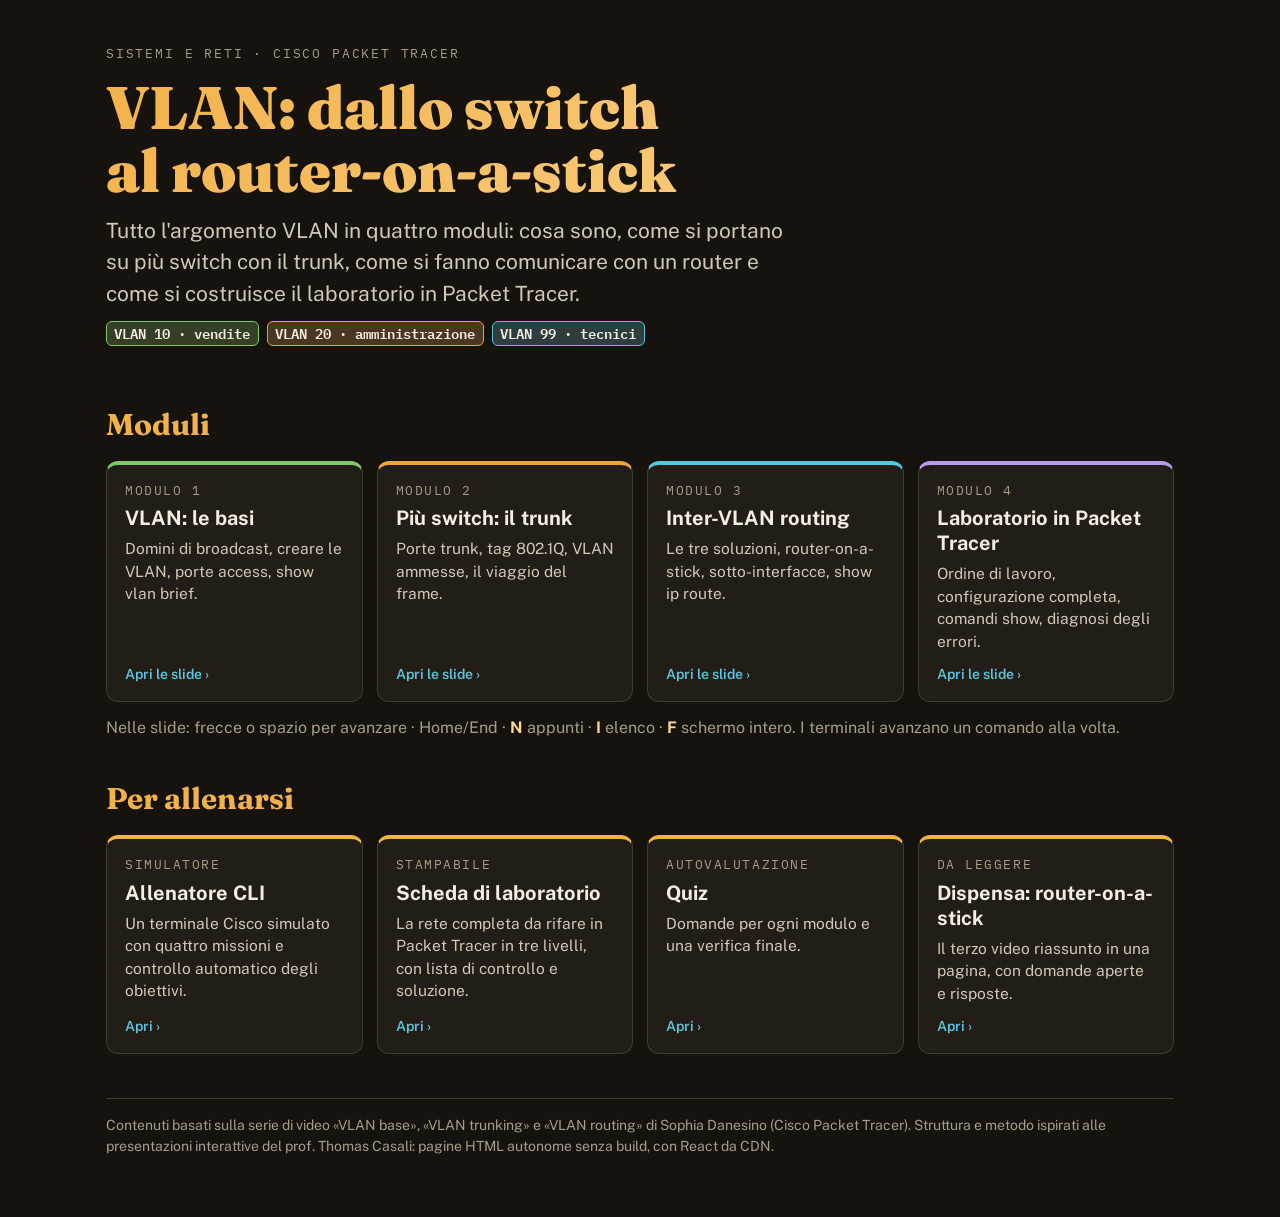
==== commit 7562943b: "Presentazione VLAN completa: 4 moduli di slide, allenatore CLI, quiz, scheda di laboratorio Pagine H" ====
--- a/index.html
+++ b/index.html
@@ -1,468 +1,69 @@
-<!doctype html>
+<!DOCTYPE html>
 <html lang="it">
 <head>
-<meta charset="utf-8">
-<meta name="viewport" content="width=device-width, initial-scale=1">
-<style>body{margin:0}img{max-width:100%}[hidden]{display:none!important}</style>
-<title>Inter-VLAN Routing</title>
-<meta name="claude:viewport-fit-sides" content="cover">
-<link rel="stylesheet" href="https://fonts.googleapis.com/css2?family=IBM+Plex+Sans:wght@400;500;600;700&family=IBM+Plex+Mono:wght@400;500;600&display=swap">
+<meta charset="UTF-8">
+<meta name="viewport" content="width=device-width, initial-scale=1.0">
+<title>VLAN: dallo switch al router-on-a-stick</title>
+<meta name="description" content="Presentazione interattiva sulle VLAN per Sistemi e Reti: VLAN base, trunk 802.1Q, inter-VLAN routing e laboratorio in Cisco Packet Tracer, con simulazioni, allenatore CLI e quiz.">
+<link rel="preconnect" href="https://fonts.googleapis.com">
+<link rel="preconnect" href="https://fonts.gstatic.com" crossorigin>
+<link href="https://fonts.googleapis.com/css2?family=Fraunces:opsz,wght@9..144,500;9..144,700;9..144,900&family=Public+Sans:wght@400;500;600;700;800&family=IBM+Plex+Mono:wght@400;500;600&display=swap" rel="stylesheet">
+<link rel="stylesheet" href="assets/style.css">
 <style>
-/* Layout: una colonna di lettura (max 860px) con indice a pillole in alto;
-   terminali scuri e i tre colori VLAN del video come unico codice cromatico. */
-:root{
-  --bg:#f2f5f8; --surface:#ffffff; --fg:#14202e; --muted:#566575; --line:#d4dce5;
-  --accent:#0a6a94; --accent-soft:#e1f0f7;
-  --term-bg:#0f1b28; --term-fg:#d9e5ef; --term-dim:#8ea3b6; --term-hl:#7fd9ff;
-  --v10:#dcf3c8; --v10s:#4c951d; --v20:#ffe3b8; --v20s:#c27600; --v99:#cdeff8; --v99s:#128aa8;
-  --ok:#1b7f45; --ok-bg:#dff3e6; --bad:#b93426; --bad-bg:#fbe3df;
-  --sans:"IBM Plex Sans",system-ui,-apple-system,"Segoe UI",sans-serif;
-  --mono:"IBM Plex Mono",ui-monospace,Consolas,"Courier New",monospace;
-}
-@media (prefers-color-scheme: dark){ :root:not([data-theme="light"]){
-  --bg:#0d151e; --surface:#15212e; --fg:#e4ecf3; --muted:#9babbb; --line:#2a3a4b;
-  --accent:#62c4ea; --accent-soft:#17303f;
-  --term-bg:#070f17; --term-fg:#d9e5ef; --term-dim:#8ea3b6; --term-hl:#7fd9ff;
-  --v10:#22401a; --v10s:#86d853; --v20:#49340f; --v20s:#f2aa3f; --v99:#113a45; --v99s:#52cbe8;
-  --ok:#6fd598; --ok-bg:#143524; --bad:#ff9486; --bad-bg:#43201c;
-  color-scheme:dark } }
-:root[data-theme="dark"]{
-  --bg:#0d151e; --surface:#15212e; --fg:#e4ecf3; --muted:#9babbb; --line:#2a3a4b;
-  --accent:#62c4ea; --accent-soft:#17303f;
-  --term-bg:#070f17; --term-fg:#d9e5ef; --term-dim:#8ea3b6; --term-hl:#7fd9ff;
-  --v10:#22401a; --v10s:#86d853; --v20:#49340f; --v20s:#f2aa3f; --v99:#113a45; --v99s:#52cbe8;
-  --ok:#6fd598; --ok-bg:#143524; --bad:#ff9486; --bad-bg:#43201c;
-  color-scheme:dark }
+  html, body { height: auto; }
+  .hero { padding: 44px 0 20px; display: flex; flex-direction: column; gap: 12px; }
+  .hero .occhiello { font-family: var(--f-mono); font-size: 13px; letter-spacing: .14em; text-transform: uppercase; color: var(--text-muted); }
+  .hero h1 { font-family: var(--f-title); font-weight: 900; font-size: clamp(34px, 6vw, 60px); line-height: 1.06; background: linear-gradient(135deg, var(--accent), var(--accent-alt)); -webkit-background-clip: text; background-clip: text; color: transparent; text-wrap: balance; }
+  .hero p { font-size: clamp(17px, 2.1vw, 21px); color: var(--text-dim); max-width: 44rem; }
+  .vlan-riga { display: flex; flex-wrap: wrap; gap: 8px; }
+  .sezione { margin-top: 36px; display: flex; flex-direction: column; gap: 14px; }
+  .sezione > h2 { font-family: var(--f-title); font-size: clamp(23px, 3.2vw, 30px); color: var(--accent); }
+  .sezione > p { color: var(--text-muted); font-size: 16px; }
+  .griglia { display: grid; grid-template-columns: repeat(auto-fill, minmax(min(100%, 240px), 1fr)); gap: 14px; }
+  a.scheda { display: flex; flex-direction: column; gap: 6px; text-decoration: none; background: var(--bg-card); border: 1px solid var(--border); border-top: 4px solid var(--accent); border-radius: 12px; padding: 16px 18px; color: var(--text); }
+  a.scheda:hover { background: var(--bg-light); border-color: var(--info); }
+  a.scheda .num { font-family: var(--f-mono); font-size: 13px; letter-spacing: .12em; text-transform: uppercase; color: var(--text-muted); }
+  a.scheda h3 { font-size: 20px; line-height: 1.25; }
+  a.scheda p { font-size: 15.5px; color: var(--text-dim); line-height: 1.45; }
+  a.scheda .vai { margin-top: auto; padding-top: 6px; font-size: 14px; font-weight: 600; color: var(--info); }
+  a.scheda.v { border-top-color: var(--verde); } a.scheda.a { border-top-color: var(--arancio); } a.scheda.z { border-top-color: var(--azzurro); } a.scheda.p { border-top-color: var(--viola); }
+  .tasti { font-size: 15px; color: var(--text-muted); }
+  footer { margin-top: 44px; padding-top: 16px; border-top: 1px solid var(--border); font-size: 14px; color: var(--text-muted); }
+</style>
+</head>
+<body>
+<div class="contenitore">
+  <header class="hero">
+    <div class="occhiello">Sistemi e Reti · Cisco Packet Tracer</div>
+    <h1>VLAN: dallo switch al router-on-a-stick</h1>
+    <p>Tutto l'argomento VLAN in quattro moduli: cosa sono, come si portano su più switch con il trunk, come si fanno comunicare con un router e come si costruisce il laboratorio in Packet Tracer.</p>
+    <div class="vlan-riga"><span class="chip chip-verde">VLAN 10 · vendite</span><span class="chip chip-arancio">VLAN 20 · amministrazione</span><span class="chip chip-azzurro">VLAN 99 · tecnici</span></div>
+  </header>
 
-*{box-sizing:border-box}
-body{background:var(--bg);color:var(--fg);font-family:var(--sans);font-size:17px;line-height:1.6;
-  padding-left:max(16px,env(safe-area-inset-left,0px));padding-right:max(16px,env(safe-area-inset-right,0px));padding-block:0 4rem}
-.wrap{max-width:860px;margin:0 auto;display:flex;flex-direction:column;gap:3.25rem}
-header.top{padding-top:2.5rem;display:flex;flex-direction:column;gap:.9rem}
-.eyebrow{font-family:var(--mono);font-size:.78rem;letter-spacing:.08em;text-transform:uppercase;color:var(--muted)}
-h1{font-size:clamp(2rem,6vw,3rem);line-height:1.08;margin:0;font-weight:700;letter-spacing:-.02em;text-wrap:balance}
-h1 span{color:var(--accent)}
-.lead{font-size:1.12rem;max-width:62ch;margin:0;color:var(--fg)}
-nav.toc{display:flex;flex-wrap:wrap;gap:.45rem}
-nav.toc a{font-size:.88rem;text-decoration:none;color:var(--fg);border:1px solid var(--line);background:var(--surface);padding:.3rem .7rem;border-radius:999px}
-nav.toc a:hover{border-color:var(--accent);color:var(--accent)}
-a:focus-visible,button:focus-visible,summary:focus-visible{outline:2px solid var(--accent);outline-offset:2px}
-section{display:flex;flex-direction:column;gap:1rem;scroll-margin-top:1rem}
-h2{font-size:1.55rem;line-height:1.2;margin:0;letter-spacing:-.01em;text-wrap:balance}
-h3{font-size:1.08rem;margin:.4rem 0 0}
-p{margin:0;max-width:68ch}
-ul,ol{margin:0;padding-left:1.25rem;max-width:68ch;display:flex;flex-direction:column;gap:.4rem}
-code,.mono{font-family:var(--mono);font-size:.9em}
-p code,li code,td code{background:var(--accent-soft);padding:.08em .35em;border-radius:4px;white-space:nowrap}
-.key{border-left:4px solid var(--accent);background:var(--accent-soft);padding:.85rem 1rem;border-radius:0 8px 8px 0}
-.key strong{color:var(--accent)}
-.src{font-size:.82rem;color:var(--muted)}
-.tag{display:inline-block;font-family:var(--mono);font-size:.72rem;letter-spacing:.04em;text-transform:uppercase;padding:.1rem .45rem;border-radius:4px;border:1px solid var(--line);color:var(--muted);vertical-align:middle}
-.tag.video{border-color:var(--accent);color:var(--accent)}
+  <section class="sezione">
+    <h2>Moduli</h2>
+    <div class="griglia">
+      <a class="scheda v" href="modulo-1-vlan-base/slide.html"><span class="num">Modulo 1</span><h3>VLAN: le basi</h3><p>Domini di broadcast, creare le VLAN, porte access, show vlan brief.</p><span class="vai">Apri le slide ›</span></a>
+      <a class="scheda a" href="modulo-2-trunk/slide.html"><span class="num">Modulo 2</span><h3>Più switch: il trunk</h3><p>Porte trunk, tag 802.1Q, VLAN ammesse, il viaggio del frame.</p><span class="vai">Apri le slide ›</span></a>
+      <a class="scheda z" href="modulo-3-inter-vlan-routing/slide.html"><span class="num">Modulo 3</span><h3>Inter-VLAN routing</h3><p>Le tre soluzioni, router-on-a-stick, sotto-interfacce, show ip route.</p><span class="vai">Apri le slide ›</span></a>
+      <a class="scheda p" href="modulo-4-laboratorio/slide.html"><span class="num">Modulo 4</span><h3>Laboratorio in Packet Tracer</h3><p>Ordine di lavoro, configurazione completa, comandi show, diagnosi degli errori.</p><span class="vai">Apri le slide ›</span></a>
+    </div>
+    <p class="tasti">Nelle slide: frecce o spazio per avanzare · Home/End · <strong>N</strong> appunti · <strong>I</strong> elenco · <strong>F</strong> schermo intero. I terminali avanzano un comando alla volta.</p>
+  </section>
 
-.scroll{overflow-x:auto;border:1px solid var(--line);border-radius:10px;background:var(--surface)}
-table{border-collapse:collapse;width:100%;font-size:.93rem;min-width:600px}
-th,td{text-align:left;vertical-align:top;padding:.6rem .8rem;border-bottom:1px solid var(--line)}
-tr:last-child td{border-bottom:0}
-th{font-size:.76rem;letter-spacing:.06em;text-transform:uppercase;color:var(--muted);font-weight:600}
-td.num{font-variant-numeric:tabular-nums;font-family:var(--mono);white-space:nowrap}
-.chip{display:inline-block;padding:.05rem .5rem;border-radius:5px;font-weight:600;font-size:.86rem;border:1.5px solid}
-.c10{background:var(--v10);border-color:var(--v10s)} .c20{background:var(--v20);border-color:var(--v20s)} .c99{background:var(--v99);border-color:var(--v99s)}
+  <section class="sezione">
+    <h2>Per allenarsi</h2>
+    <div class="griglia">
+      <a class="scheda" href="laboratorio/allenatore-cli.html"><span class="num">Simulatore</span><h3>Allenatore CLI</h3><p>Un terminale Cisco simulato con quattro missioni e controllo automatico degli obiettivi.</p><span class="vai">Apri ›</span></a>
+      <a class="scheda" href="laboratorio/scheda.html"><span class="num">Stampabile</span><h3>Scheda di laboratorio</h3><p>La rete completa da rifare in Packet Tracer in tre livelli, con lista di controllo e soluzione.</p><span class="vai">Apri ›</span></a>
+      <a class="scheda" href="quiz/quiz.html"><span class="num">Autovalutazione</span><h3>Quiz</h3><p>Domande per ogni modulo e una verifica finale.</p><span class="vai">Apri ›</span></a>
+      <a class="scheda" href="dispensa/router-on-a-stick.html"><span class="num">Da leggere</span><h3>Dispensa: router-on-a-stick</h3><p>Il terzo video riassunto in una pagina, con domande aperte e risposte.</p><span class="vai">Apri ›</span></a>
+    </div>
+  </section>
 
-.term{background:var(--term-bg);color:var(--term-fg);border-radius:10px;padding:1rem 1.1rem;overflow-x:auto;font-family:var(--mono);font-size:.86rem;line-height:1.65;margin:0;white-space:pre}
-.term .p{color:var(--term-dim)} .term .h{color:var(--term-hl);font-weight:600} .term .c{color:var(--term-dim);font-style:italic}
-
-.diagram{overflow-x:auto;border:1px solid var(--line);border-radius:10px;background:var(--surface)}
-.diagram svg{display:block;min-width:660px;width:100%;height:auto}
-svg text{font-family:var(--sans);fill:var(--fg)}
-svg .small{font-size:11px;fill:var(--muted)} svg .lbl{font-size:13px;font-weight:600} svg .m{font-family:var(--mono);font-size:11px}
-svg .node{fill:var(--surface);stroke:var(--fg);stroke-width:1.6}
-svg .link{stroke:var(--muted);stroke-width:2;fill:none}
-svg .trunk{stroke:var(--fg);stroke-width:5}
-svg .link.on{stroke:var(--accent);stroke-width:6}
-svg .z10{fill:var(--v10);stroke:var(--v10s)} svg .z20{fill:var(--v20);stroke:var(--v20s)} svg .z99{fill:var(--v99);stroke:var(--v99s)}
-#pkt{transition:transform .6s ease}
-@media (prefers-reduced-motion: reduce){#pkt{transition:none}}
-#pkt rect{stroke:var(--fg);stroke-width:1.5}
-#pkt text{font-family:var(--mono);font-size:10px;font-weight:600}
-
-.stepper{display:flex;flex-direction:column;gap:.8rem}
-.stepbar{display:flex;flex-wrap:wrap;gap:.6rem;align-items:center}
-button{font:inherit;cursor:pointer;border-radius:8px;border:1px solid var(--line);background:var(--surface);color:var(--fg);padding:.45rem .9rem}
-button.primary{background:var(--accent);border-color:var(--accent);color:var(--bg);font-weight:600}
-button:disabled{opacity:.45;cursor:default}
-.count{font-family:var(--mono);font-size:.85rem;color:var(--muted)}
-.stepbox{border:1px solid var(--line);background:var(--surface);border-radius:10px;padding:1rem 1.1rem;min-height:7.5rem;display:flex;flex-direction:column;gap:.35rem}
-.stepbox h3{margin:0}
-
-.cols{display:grid;grid-template-columns:repeat(auto-fit,minmax(240px,1fr));gap:1rem}
-.cols>div{min-width:0;border-top:3px solid var(--line);padding-top:.7rem;display:flex;flex-direction:column;gap:.4rem}
-.cols>div.pick{border-top-color:var(--accent)}
-.cols h3{margin:0}
-.cols p,.cols li{font-size:.95rem}
-
-details{border:1px solid var(--line);border-radius:8px;background:var(--surface);padding:.65rem .9rem}
-details+details{margin-top:-.4rem}
-summary{cursor:pointer;font-weight:600}
-details p{margin-top:.5rem}
-
-.q{border:1px solid var(--line);border-radius:10px;background:var(--surface);padding:1rem 1.1rem;display:flex;flex-direction:column;gap:.6rem}
-.q p.qt{font-weight:600}
-.opts{display:flex;flex-direction:column;gap:.4rem}
-.opts button{text-align:left}
-.opts button.right{background:var(--ok-bg);border-color:var(--ok);color:var(--fg)}
-.opts button.wrong{background:var(--bad-bg);border-color:var(--bad);color:var(--fg)}
-.why{font-size:.93rem;color:var(--muted)}
-.score{font-family:var(--mono);font-weight:600}
-footer{font-size:.85rem;color:var(--muted);border-top:1px solid var(--line);padding-top:1rem}
-footer a{color:var(--accent)}
-</style>
-
-<div class="wrap">
-
-<header class="top">
-  <div class="eyebrow">Sistemi e reti · Cisco Packet Tracer · scheda di studio</div>
-  <h1>Inter-VLAN routing con <span>router-on-a-stick</span></h1>
-  <p class="lead">Due PC in VLAN diverse non si parlano, nemmeno se sono attaccati allo stesso switch. Qui trovi perché succede, le tre soluzioni possibili e la configurazione completa di quella spiegata nel video, comando per comando.</p>
-  <nav class="toc" aria-label="Indice">
-    <a href="#problema">Il problema</a>
-    <a href="#soluzioni">Le 3 soluzioni</a>
-    <a href="#rete">La rete del video</a>
-    <a href="#configurazione">Configurazione</a>
-    <a href="#percorso">Percorso del pacchetto</a>
-    <a href="#controllo">Controllo</a>
-    <a href="#errori">Errori tipici</a>
-    <a href="#ripasso">Ripasso</a>
-    <a href="#quiz">Quiz</a>
-  </nav>
-</header>
-
-<section id="problema">
-  <h2>Il problema: le VLAN sono reti separate</h2>
-  <p>Una VLAN divide uno switch in più reti logiche. Ogni VLAN è un <strong>dominio di broadcast distinto</strong> e ha la sua rete IP. Lo switch lavora a livello 2 (indirizzi MAC) e non fa mai passare un frame da una VLAN a un'altra.</p>
-  <p>Quindi un PC della VLAN 10 che vuole raggiungere un PC della VLAN 20 è nella stessa situazione di due PC in due reti diverse: serve qualcuno che lavori a <strong>livello 3</strong> (indirizzi IP), cioè un router. Questo si chiama <strong>inter-VLAN routing</strong>.</p>
-  <div class="key"><strong>Frase da ricordare.</strong> VLAN diverse = domini di broadcast diversi = reti IP diverse. Per farle comunicare serve un dispositivo di livello 3.</div>
-  <p class="src">Il video è il terzo di una serie: nel primo c'era un solo switch con le VLAN, nel secondo due switch collegati in trunk. Questo aggiunge il routing.</p>
-</section>
-
-<section id="soluzioni">
-  <h2>Le tre soluzioni possibili</h2>
-  <div class="cols">
-    <div>
-      <h3>1. Un'interfaccia per VLAN</h3>
-      <p>Detta anche <em>legacy</em>. Il router ha una porta fisica per ogni VLAN, ognuna collegata a una porta dello switch.</p>
-      <ul>
-        <li>3 VLAN = 3 porte del router + 3 porte dello switch + 3 cavi.</li>
-        <li>Semplice da capire, ma laboriosa e <strong>spreca risorse</strong>: ogni nuova VLAN richiede un nuovo link.</li>
-      </ul>
-    </div>
-    <div class="pick">
-      <h3>2. Router-on-a-stick</h3>
-      <p>Un solo cavo (lo <em>stick</em>, il bastoncino) tra router e switch, configurato come <strong>trunk</strong>. Sul router si creano più <strong>sotto-interfacce</strong> logiche, una per VLAN.</p>
-      <ul>
-        <li>Una sola porta del router per tutte le VLAN.</li>
-        <li>Limite: tutto il traffico tra VLAN passa da quel cavo, che diventa collo di bottiglia e punto unico di guasto.</li>
-      </ul>
-    </div>
-    <div>
-      <h3>3. Switch layer 3</h3>
-      <p>Al posto dello switch normale si usa uno <strong>switch multilayer</strong>, che opportunamente configurato fa il routing tra VLAN da solo, senza router esterno.</p>
-      <ul>
-        <li>È la soluzione più veloce, usata nelle reti grandi.</li>
-        <li>Costa di più. Nel video è solo citata.</li>
-      </ul>
-    </div>
-  </div>
-</section>
-
-<section id="rete">
-  <h2>La rete del video</h2>
-  <p>Due switch collegati in trunk, tre VLAN, e un router Cisco 2911 collegato con un <strong>cavo dritto</strong> (straight) a una porta dello switch. Il gateway di ogni VLAN è, per convenzione, l'<strong>ultimo indirizzo utilizzabile</strong> della rete: il <code>.254</code>.</p>
-  <div class="scroll">
-    <table>
-      <thead><tr><th>VLAN</th><th>Nome</th><th>Rete IP</th><th>Gateway dei PC</th><th>Sotto-interfaccia del router</th></tr></thead>
-      <tbody>
-        <tr><td><span class="chip c10">10</span></td><td>Vendite</td><td class="num">192.168.10.0/24</td><td class="num">192.168.10.254</td><td class="num">G0/0.10</td></tr>
-        <tr><td><span class="chip c20">20</span></td><td>Amministrazione</td><td class="num">192.168.20.0/24</td><td class="num">192.168.20.254</td><td class="num">G0/0.20</td></tr>
-        <tr><td><span class="chip c99">99</span></td><td>Tecnici / gestione</td><td class="num">192.168.99.0/24</td><td class="num">192.168.99.254</td><td class="num">G0/0.99</td></tr>
-      </tbody>
-    </table>
-  </div>
-  <div class="key"><strong>L'idea centrale.</strong> Il router dovrebbe avere tre indirizzi IP (uno per VLAN) ma ha un solo cavo. La soluzione è dividere l'interfaccia fisica <code>G0/0</code> in tre sotto-interfacce logiche, ognuna con il suo IP e la sua VLAN. L'IP di ogni sotto-interfaccia è il gateway dei PC di quella VLAN.</div>
-</section>
-
-<section id="configurazione">
-  <h2>Configurazione passo per passo</h2>
-
-  <h3>Passo 1 · Accendere l'interfaccia fisica del router</h3>
-  <p>Le porte di un router sono spente di default. L'interfaccia fisica <strong>non riceve nessun indirizzo IP</strong>: gli IP vanno solo sulle sotto-interfacce.</p>
-<pre class="term"><span class="p">Router&gt;</span> enable
-<span class="p">Router#</span> configure terminal
-<span class="p">Router(config)#</span> interface GigabitEthernet0/0
-<span class="p">Router(config-if)#</span> <span class="h">no shutdown</span>
-<span class="p">Router(config-if)#</span> exit</pre>
-
-  <h3>Passo 2 · Creare una sotto-interfaccia per ogni VLAN</h3>
-  <p>Si scrive il nome dell'interfaccia seguito da un punto e un numero. Il prompt cambia da <code>config-if</code> a <code>config-subif</code>.</p>
-<pre class="term"><span class="p">Router(config)#</span> interface GigabitEthernet<span class="h">0/0.10</span>
-<span class="p">Router(config-subif)#</span> <span class="h">encapsulation dot1Q 10</span>
-<span class="p">Router(config-subif)#</span> ip address 192.168.10.254 255.255.255.0
-<span class="p">Router(config-subif)#</span> exit
-
-<span class="p">Router(config)#</span> interface GigabitEthernet<span class="h">0/0.20</span>
-<span class="p">Router(config-subif)#</span> <span class="h">encapsulation dot1Q 20</span>
-<span class="p">Router(config-subif)#</span> ip address 192.168.20.254 255.255.255.0
-<span class="p">Router(config-subif)#</span> exit
-
-<span class="c">! La VLAN 99 nel video non viene configurata. Si farebbe allo stesso modo:</span>
-<span class="p">Router(config)#</span> interface GigabitEthernet0/0.99
-<span class="p">Router(config-subif)#</span> encapsulation dot1Q 99
-<span class="p">Router(config-subif)#</span> ip address 192.168.99.254 255.255.255.0</pre>
-  <div class="scroll">
-    <table>
-      <thead><tr><th>Comando</th><th>Cosa fa</th></tr></thead>
-      <tbody>
-        <tr><td><code>interface g0/0.10</code></td><td>Crea la sotto-interfaccia. Il numero dopo il punto è <strong>libero</strong>: si usa 10 solo per ricordarsi che serve la VLAN 10.</td></tr>
-        <tr><td><code>encapsulation dot1Q 10</code></td><td>Dice al router di usare il protocollo trunk <strong>IEEE 802.1Q</strong> e che questa sotto-interfaccia gestisce i frame con <strong>tag VLAN 10</strong>. È questo numero, non quello dopo il punto, a legare la sotto-interfaccia alla VLAN.</td></tr>
-        <tr><td><code>ip address … 255.255.255.0</code></td><td>Assegna l'IP, cioè il gateway della VLAN. Va dato <strong>dopo</strong> <code>encapsulation</code>, altrimenti il router lo rifiuta.</td></tr>
-      </tbody>
-    </table>
-  </div>
-
-  <h3>Passo 3 · Mettere in trunk la porta dello switch verso il router</h3>
-  <p>Su quel cavo devono passare i frame di tutte le VLAN, quindi la porta dello switch collegata al router (nel video <code>GigabitEthernet1/2</code>) va messa in <strong>modalità trunk</strong>. Nel video la prof se ne dimentica all'inizio e poi si corregge: <strong>il trunk si imposta sullo switch, non sul router</strong>.</p>
-<pre class="term"><span class="p">Switch(config)#</span> interface GigabitEthernet1/2
-<span class="p">Switch(config-if)#</span> <span class="h">switchport mode trunk</span></pre>
-  <p class="src"><span class="tag video">nel video</span> è fatto dalla scheda grafica Config di Packet Tracer (menu a tendina su “Trunk”, VLAN 1–1001). Il comando qui sopra è l'equivalente da riga di comando.</p>
-
-  <h3>Passo 4 · Gateway sui PC</h3>
-  <p>Ogni PC deve avere come default gateway l'IP della sotto-interfaccia della propria VLAN: i PC di Vendite <code>192.168.10.254</code>, quelli di Amministrazione <code>192.168.20.254</code>. Senza gateway il PC non sa a chi consegnare i pacchetti diretti fuori dalla sua rete.</p>
-</section>
-
-<section id="percorso">
-  <h2>Che strada fa il pacchetto</h2>
-  <p>Ping da un PC di Vendite (<code>192.168.10.3</code>) a un PC di Amministrazione (<code>192.168.20.2</code>) collegato all'altro switch. Premi Avanti per seguire il frame: l'etichetta mostra il tag 802.1Q che porta in quel tratto.</p>
-  <div class="stepper">
-    <div class="diagram">
-      <svg viewBox="0 0 700 370" role="img" aria-label="Topologia: router collegato in trunk allo switch 1, switch 1 in trunk con switch 2, PC nelle VLAN 10, 20 e 99">
-        <rect class="z10" x="520" y="22" width="165" height="56" rx="6" stroke-width="1.5"/>
-        <rect class="z99" x="520" y="102" width="165" height="56" rx="6" stroke-width="1.5"/>
-        <rect class="z20" x="520" y="222" width="165" height="56" rx="6" stroke-width="1.5"/>
-        <rect class="z10" x="520" y="292" width="165" height="56" rx="6" stroke-width="1.5"/>
-
-        <line id="l-r" class="link trunk" x1="125" y1="100" x2="270" y2="100"/>
-        <line id="l-ss" class="link trunk" x1="310" y1="122" x2="310" y2="258"/>
-        <line id="l-a" class="link" x1="350" y1="92" x2="540" y2="50"/>
-        <line id="l-lap" class="link" x1="350" y1="108" x2="540" y2="130"/>
-        <line id="l-b" class="link" x1="350" y1="272" x2="540" y2="250"/>
-        <line id="l-d" class="link" x1="350" y1="288" x2="540" y2="320"/>
-
-        <text class="small" x="197" y="88" text-anchor="middle">trunk 802.1Q</text>
-        <text class="m" x="130" y="118">G0/0</text>
-        <text class="m" x="232" y="118">G1/2</text>
-        <text class="small" x="320" y="194">trunk</text>
-        <text class="small" x="440" y="58" text-anchor="middle">access</text>
-        <text class="small" x="440" y="252" text-anchor="middle">access</text>
-
-        <rect class="node" x="55" y="75" width="70" height="50" rx="25"/>
-        <text class="lbl" x="90" y="105" text-anchor="middle">Router</text>
-        <text class="m" x="20" y="150">G0/0.10  192.168.10.254</text>
-        <text class="m" x="20" y="167">G0/0.20  192.168.20.254</text>
-        <text class="m" x="20" y="184">G0/0.99  192.168.99.254</text>
-
-        <rect class="node" x="270" y="78" width="80" height="44" rx="6"/>
-        <text class="lbl" x="310" y="105" text-anchor="middle">Switch 1</text>
-        <rect class="node" x="270" y="258" width="80" height="44" rx="6"/>
-        <text class="lbl" x="310" y="285" text-anchor="middle">Switch 2</text>
-
-        <text class="lbl" x="602" y="45" text-anchor="middle">PC-A · VLAN 10</text>
-        <text class="m" x="602" y="64" text-anchor="middle">192.168.10.3</text>
-        <text class="lbl" x="602" y="125" text-anchor="middle">Laptop · VLAN 99</text>
-        <text class="m" x="602" y="144" text-anchor="middle">192.168.99.x</text>
-        <text class="lbl" x="602" y="245" text-anchor="middle">PC-B · VLAN 20</text>
-        <text class="m" x="602" y="264" text-anchor="middle">192.168.20.2</text>
-        <text class="lbl" x="602" y="315" text-anchor="middle">PC · VLAN 10</text>
-        <text class="m" x="602" y="334" text-anchor="middle">192.168.10.x</text>
-
-        <g id="pkt" transform="translate(540,50)">
-          <rect id="pktbox" x="-30" y="-11" width="60" height="22" rx="4" class="z10"/>
-          <text id="pkttxt" x="0" y="4" text-anchor="middle">no tag</text>
-        </g>
-      </svg>
-    </div>
-    <div class="stepbar">
-      <button id="prev" type="button">← Indietro</button>
-      <button id="next" type="button" class="primary">Avanti →</button>
-      <span class="count" id="count"></span>
-    </div>
-    <div class="stepbox" aria-live="polite">
-      <h3 id="st"></h3>
-      <p id="sd"></p>
-    </div>
-  </div>
-  <div class="key"><strong>Perché “on a stick”.</strong> Il pacchetto entra nel router e ne esce <em>dallo stesso cavo</em>: entra con il tag 10 e riparte con il tag 20. Il router ha cambiato VLAN al pacchetto, ed è esattamente questo il routing inter-VLAN.</div>
-</section>
-
-<section id="controllo">
-  <h2>Come si controlla che funzioni</h2>
-  <h3>Tabella di routing</h3>
-  <p>Con <code>show ip route</code> il router mostra le reti che conosce. Le sotto-interfacce configurate compaiono come reti <strong>direttamente connesse</strong>, quindi non serve nessuna rotta statica né protocollo di routing.</p>
-<pre class="term"><span class="p">Router#</span> <span class="h">show ip route</span>
-Gateway of last resort is not set
-
-     192.168.10.0/24 is variably subnetted, 2 subnets, 2 masks
-<span class="h">C</span>       192.168.10.0/24 is directly connected, GigabitEthernet0/0.10
-<span class="h">L</span>       192.168.10.254/32 is directly connected, GigabitEthernet0/0.10
-     192.168.20.0/24 is variably subnetted, 2 subnets, 2 masks
-<span class="h">C</span>       192.168.20.0/24 is directly connected, GigabitEthernet0/0.20
-<span class="h">L</span>       192.168.20.254/32 is directly connected, GigabitEthernet0/0.20</pre>
-  <ul>
-    <li><code>C</code> = <em>connected</em>: la rete collegata a quella sotto-interfaccia.</li>
-    <li><code>L</code> = <em>local</em>: l'indirizzo IP del router stesso su quella rete (per questo ha maschera /32).</li>
-    <li>La rete <code>192.168.99.0</code> <strong>non c'è</strong>: nel video la sotto-interfaccia .99 non è stata configurata, quindi il router non la conosce.</li>
-  </ul>
-  <h3>Ping tra VLAN diverse</h3>
-<pre class="term"><span class="p">PC&gt;</span> ping 192.168.20.2</pre>
-  <p>Nel video il ping da <code>192.168.10.3</code> a <code>192.168.20.2</code> “ci mette un attimo” e poi risponde. Il ritardo iniziale è normale: prima dello scambio servono le richieste ARP (il PC deve scoprire il MAC del gateway, il router quello del destinatario), per questo il primo pacchetto può andare in timeout.</p>
-  <p>In modalità <strong>Simulation</strong> di Packet Tracer, con Capture/Forward, si vede il pacchetto ICMP andare dal PC allo switch, salire al router, tornare allo switch e arrivare a destinazione. La risposta fa la strada al contrario.</p>
-</section>
-
-<section id="errori">
-  <h2>Errori tipici (e domande trabocchetto)</h2>
-  <ul>
-    <li><strong>Dimenticare <code>no shutdown</code></strong> sull'interfaccia fisica: se G0/0 è spenta, sono spente anche tutte le sue sotto-interfacce.</li>
-    <li><strong>Dare un IP all'interfaccia fisica.</strong> Nel router-on-a-stick gli IP stanno solo sulle sotto-interfacce.</li>
-    <li><strong>Lasciare in access la porta dello switch verso il router.</strong> Deve essere trunk, altrimenti passa una sola VLAN. Ed è lo switch a essere configurato in trunk, non il router: sul router il “trunk” si ottiene con <code>encapsulation dot1Q</code>.</li>
-    <li><strong>Sbagliare il numero in <code>encapsulation dot1Q</code>.</strong> Conta questo numero, non quello dopo il punto nel nome della sotto-interfaccia.</li>
-    <li><strong>Gateway sbagliato o mancante sui PC.</strong> Deve coincidere con l'IP della sotto-interfaccia della loro VLAN.</li>
-    <li><strong>Sotto-interfaccia non creata</strong> per una VLAN: quella VLAN resta isolata (nel video succede alla 99).</li>
-  </ul>
-</section>
-
-<section id="ripasso">
-  <h2>Ripasso: parole chiave e domande aperte</h2>
-  <div class="scroll">
-    <table>
-      <thead><tr><th>Termine</th><th>Significato</th></tr></thead>
-      <tbody>
-        <tr><td><strong>VLAN</strong></td><td>Rete locale virtuale: divisione logica di uno switch in più domini di broadcast.</td></tr>
-        <tr><td><strong>Porta access</strong></td><td>Porta dello switch che appartiene a una sola VLAN. I frame viaggiano senza tag. Ci si collegano i PC.</td></tr>
-        <tr><td><strong>Porta trunk</strong></td><td>Porta che trasporta più VLAN sullo stesso cavo, distinguendole con un tag.</td></tr>
-        <tr><td><strong>IEEE 802.1Q (dot1Q)</strong></td><td>Lo standard del trunk: aggiunge al frame Ethernet un tag di 4 byte che contiene il numero della VLAN (12 bit, quindi VLAN da 1 a 4094). <span class="tag">approfondimento</span></td></tr>
-        <tr><td><strong>Sotto-interfaccia</strong></td><td>Interfaccia logica ricavata da una fisica (es. <code>G0/0.10</code>), con un proprio IP e una propria VLAN.</td></tr>
-        <tr><td><strong>Default gateway</strong></td><td>L'indirizzo a cui un host manda i pacchetti destinati a reti diverse dalla sua.</td></tr>
-        <tr><td><strong>Switch layer 3</strong></td><td>Switch multilayer che sa anche instradare a livello IP, quindi fa inter-VLAN routing senza router.</td></tr>
-      </tbody>
-    </table>
-  </div>
-  <p>Prova a rispondere a voce, poi apri la risposta.</p>
-  <details><summary>Perché due PC in VLAN diverse sullo stesso switch non comunicano?</summary><p>Perché ogni VLAN è un dominio di broadcast separato e una rete IP diversa. Lo switch, che lavora a livello 2, non inoltra frame da una VLAN all'altra. Serve un dispositivo di livello 3 che faccia routing.</p></details>
-  <details><summary>Cos'è il router-on-a-stick e quali vantaggi ha rispetto a un'interfaccia per VLAN?</summary><p>È una tecnica di inter-VLAN routing in cui il router è collegato allo switch con un solo link trunk e usa una sotto-interfaccia per ogni VLAN. Rispetto al metodo con un'interfaccia fisica per VLAN usa una sola porta del router, una sola porta dello switch e un solo cavo, e aggiungere una VLAN richiede solo una nuova sotto-interfaccia. Lo svantaggio è che tutto il traffico tra VLAN passa da un unico link.</p></details>
-  <details><summary>A cosa serve il comando <code>encapsulation dot1Q 20</code>?</summary><p>Associa la sotto-interfaccia alla VLAN 20 usando il protocollo 802.1Q: il router accetta su quella sotto-interfaccia i frame che arrivano con tag 20 e mette il tag 20 su quelli che fa uscire da lì.</p></details>
-  <details><summary>Descrivi il percorso di un ping dalla VLAN 10 alla VLAN 20.</summary><p>Il PC vede che la destinazione è in un'altra rete e manda il pacchetto al suo gateway. Lo switch lo inoltra sul trunk con tag 10. Il router lo riceve sulla sotto-interfaccia .10, consulta la tabella di routing, trova la rete 192.168.20.0 connessa alla sotto-interfaccia .20 e lo rimanda sullo stesso cavo con tag 20. Lo switch lo consegna, senza tag, alla porta access del PC di destinazione. La risposta segue il percorso inverso.</p></details>
-  <details><summary>Perché non serve configurare rotte statiche sul router?</summary><p>Perché tutte le reti delle VLAN sono direttamente connesse alle sotto-interfacce del router: compaiono da sole nella tabella di routing con la lettera C.</p></details>
-</section>
-
-<section id="quiz">
-  <h2>Quiz di autovalutazione</h2>
-  <p>Otto domande a risposta multipla. Punteggio: <span class="score" id="score">0 / 8</span></p>
-  <div id="quizbox" style="display:flex;flex-direction:column;gap:1rem"></div>
-  <div><button id="reset" type="button">Ricomincia il quiz</button></div>
-</section>
-
-<footer>
-  Scheda basata sul video “VLAN routing” di Sophia Danesino (11:55, serie Cisco Packet Tracer): <a href="https://www.youtube.com/watch?v=jkva3hbJXZE">youtube.com/watch?v=jkva3hbJXZE</a>. Le parti segnate come approfondimento e la configurazione della sotto-interfaccia .99 non compaiono nel video.
-</footer>
-
+  <footer>
+    Contenuti basati sulla serie di video «VLAN base», «VLAN trunking» e «VLAN routing» di Sophia Danesino (Cisco Packet Tracer). Struttura e metodo ispirati alle presentazioni interattive del prof. Thomas Casali: pagine HTML autonome senza build, con React da CDN.
+  </footer>
 </div>
-
-<script>
-// ---------- Percorso del pacchetto ----------
-const P = {a:[540,50], s1:[310,100], r:[125,100], s2:[310,280], b:[540,250]};
-const steps = [
-  {at:'a', links:[], tag:null, v:10, t:'1 · PC-A decide a chi spedire',
-   d:'PC-A confronta l\'IP di destinazione (192.168.20.2) con la propria rete (192.168.10.0/24): è una rete diversa. Quindi non cerca il destinatario direttamente ma spedisce il frame al suo default gateway, 192.168.10.254.'},
-  {at:'s1', links:['l-a'], tag:null, v:10, t:'2 · Dal PC allo Switch 1 (porta access)',
-   d:'Il frame viaggia senza tag: la porta è access e lo switch sa che tutto ciò che arriva da lì appartiene alla VLAN 10.'},
-  {at:'r', links:['l-r'], tag:10, v:10, t:'3 · Dallo Switch 1 al router (trunk, tag 10)',
-   d:'Sul trunk lo switch aggiunge il tag 802.1Q con il numero 10. Il router lo riceve sulla sotto-interfaccia G0/0.10, quella con "encapsulation dot1Q 10".'},
-  {at:'s1', links:['l-r'], tag:20, v:20, t:'4 · Il router instrada e rimanda indietro (tag 20)',
-   d:'Il router consulta la tabella di routing: 192.168.20.0/24 è connessa a G0/0.20. Fa uscire il pacchetto da quella sotto-interfaccia, cioè dallo stesso cavo fisico, ma ora con tag 20.'},
-  {at:'s2', links:['l-ss'], tag:20, v:20, t:'5 · Dallo Switch 1 allo Switch 2 (trunk, tag 20)',
-   d:'Il destinatario è sull\'altro switch. Il frame attraversa il trunk tra gli switch mantenendo il tag 20.'},
-  {at:'b', links:['l-b'], tag:null, v:20, t:'6 · Consegna a PC-B (porta access)',
-   d:'Lo Switch 2 toglie il tag e consegna il frame sulla porta access della VLAN 20. PC-B riceve il ping.'},
-  {at:'a', links:['l-b','l-ss','l-r','l-a'], tag:null, v:10, t:'7 · La risposta torna indietro',
-   d:'PC-B risponde facendo lo stesso ragionamento: manda al suo gateway 192.168.20.254. Il frame sale al router con tag 20, riparte con tag 10 e arriva a PC-A. Ping riuscito.'}
-];
-let cur = 0;
-const $ = id => document.getElementById(id);
-function show(){
-  const s = steps[cur];
-  $('pkt').setAttribute('transform','translate('+P[s.at][0]+','+P[s.at][1]+')');
-  $('pktbox').setAttribute('class', s.v===10 ? 'z10' : 'z20');
-  $('pkttxt').textContent = s.tag ? 'tag '+s.tag : 'no tag';
-  document.querySelectorAll('svg .link').forEach(l => l.classList.toggle('on', s.links.includes(l.id)));
-  $('st').textContent = s.t; $('sd').textContent = s.d;
-  $('count').textContent = 'passo '+(cur+1)+' di '+steps.length;
-  $('prev').disabled = cur===0; $('next').disabled = cur===steps.length-1;
-}
-$('prev').addEventListener('click',()=>{ if(cur>0){cur--;show();} });
-$('next').addEventListener('click',()=>{ if(cur<steps.length-1){cur++;show();} });
-show();
-
-// ---------- Quiz ----------
-const Q = [
-  {q:'Perché serve un router per far comunicare due VLAN?',
-   o:['Perché gli switch non hanno abbastanza porte','Perché ogni VLAN è un dominio di broadcast e una rete IP distinta, e serve il livello 3','Perché i cavi dritti non trasportano le VLAN','Perché le VLAN usano indirizzi MAC diversi'], a:1,
-   w:'Lo switch (livello 2) tiene separate le VLAN. Passare da una rete IP a un\'altra è compito del livello 3.'},
-  {q:'Nel router-on-a-stick, quanti collegamenti fisici ci sono tra router e switch con 3 VLAN?',
-   o:['3, uno per VLAN','2','1, configurato come trunk','Nessuno, è tutto wireless'], a:2,
-   w:'È proprio il vantaggio della tecnica: un solo link (lo "stick") trasporta tutte le VLAN.'},
-  {q:'Quale comando lega la sotto-interfaccia alla VLAN 20?',
-   o:['switchport access vlan 20','interface g0/0.20','encapsulation dot1Q 20','vlan 20'], a:2,
-   w:'Il numero dopo il punto nel nome è solo una convenzione. A decidere la VLAN è il numero in encapsulation dot1Q.'},
-  {q:'Dove va impostata la modalità trunk?',
-   o:['Sull\'interfaccia fisica del router','Sulla porta dello switch collegata al router','Sulle porte dello switch collegate ai PC','Sulla scheda di rete dei PC'], a:1,
-   w:'È la correzione che la prof fa nel video: switchport mode trunk si dà sullo switch. Le porte verso i PC restano access.'},
-  {q:'Quale indirizzo va messo come default gateway su un PC della VLAN 10 nella rete del video?',
-   o:['192.168.10.1','192.168.20.254','192.168.10.254','192.168.10.255'], a:2,
-   w:'Il gateway è l\'IP della sotto-interfaccia G0/0.10, per convenzione l\'ultimo indirizzo utilizzabile. Il .255 è il broadcast.'},
-  {q:'Su quale interfaccia si dà il comando no shutdown?',
-   o:['Sull\'interfaccia fisica G0/0','Solo sulla sotto-interfaccia .10','Sulla porta dello switch','Non serve mai'], a:0,
-   w:'Le porte del router sono spente di default. Accendendo quella fisica si attivano anche le sotto-interfacce.'},
-  {q:'In show ip route, con che lettera compaiono le reti delle VLAN configurate?',
-   o:['S (static)','O (OSPF)','C (connected)','R (RIP)'], a:2,
-   w:'Sono reti direttamente connesse alle sotto-interfacce. La L indica invece l\'IP del router stesso (/32).'},
-  {q:'Un pacchetto dalla VLAN 10 alla VLAN 20 entra nel router con tag 10. Come esce?',
-   o:['Da un\'altra porta fisica, senza tag','Dallo stesso cavo, con tag 20','Dallo stesso cavo, con tag 10','Non esce: viene scartato'], a:1,
-   w:'Entra dalla sotto-interfaccia .10 ed esce dalla .20: stesso cavo fisico, tag diverso.'}
-];
-let answered = {}, score = 0;
-function renderQuiz(){
-  const box = $('quizbox'); box.innerHTML = '';
-  Q.forEach((it,i)=>{
-    const d = document.createElement('div'); d.className = 'q';
-    const p = document.createElement('p'); p.className = 'qt'; p.textContent = (i+1)+'. '+it.q; d.appendChild(p);
-    const os = document.createElement('div'); os.className = 'opts';
-    const why = document.createElement('p'); why.className = 'why'; why.hidden = true; why.textContent = it.w;
-    it.o.forEach((txt,j)=>{
-      const b = document.createElement('button'); b.type = 'button'; b.textContent = txt; b.id = 'q'+i+'o'+j;
-      b.addEventListener('click',()=>{
-        if(answered[i]) return; answered[i] = true;
-        if(j===it.a){ b.classList.add('right'); b.textContent = '✓ '+txt; score++; }
-        else { b.classList.add('wrong'); b.textContent = '✗ '+txt; const r = os.children[it.a]; r.classList.add('right'); r.textContent = '✓ '+it.o[it.a]; }
-        [...os.children].forEach(x=>x.disabled = true);
-        why.hidden = false; $('score').textContent = score+' / '+Q.length;
-      });
-      os.appendChild(b);
-    });
-    d.appendChild(os); d.appendChild(why); box.appendChild(d);
-  });
-  $('score').textContent = score+' / '+Q.length;
-}
-$('reset').addEventListener('click',()=>{ answered = {}; score = 0; renderQuiz(); $('quiz').scrollIntoView(); });
-renderQuiz();
-</script>
-
+</body>
 </html>
--- a/assets/style.css
+++ b/assets/style.css
@@ -0,0 +1,158 @@
+/* VLAN: stile condiviso. Tema scuro caldo, un colore per ogni VLAN. */
+:root {
+  --bg: #16130f; --bg-card: #221d17; --bg-light: #2d261e; --border: #43392c;
+  --text: #f4ede1; --text-dim: #d3c8b6; --text-muted: #a89c87;
+  --accent: #f2b24a; --accent-alt: #ffd896;
+  --info: #5cc4dd; --success: #7fc96b; --danger: #ef7d6d; --warn: #f0a04b; --purple: #b89cf0;
+  --verde: #7fc96b; --arancio: #f0a04b; --azzurro: #5cc4dd; --viola: #b89cf0;
+  --term-bg: #0d0b08;
+  --f-title: "Fraunces", Georgia, serif;
+  --f-text: "Public Sans", system-ui, -apple-system, "Segoe UI", sans-serif;
+  --f-mono: "IBM Plex Mono", ui-monospace, Consolas, monospace;
+  color-scheme: dark;
+}
+* { box-sizing: border-box; }
+html, body, #root { margin: 0; height: 100%; }
+body { background: var(--bg); color: var(--text); font-family: var(--f-text); font-size: 17px; line-height: 1.5; }
+a { color: var(--info); }
+a:focus-visible, button:focus-visible, input:focus-visible, summary:focus-visible { outline: 3px solid var(--info); outline-offset: 2px; }
+h1, h2, h3, h4, p, ul, ol { margin: 0; }
+ul, ol { padding-left: 1.2em; display: flex; flex-direction: column; gap: .35em; }
+code, .mono { font-family: var(--f-mono); }
+p code, li code, td code, .cod { font-family: var(--f-mono); font-size: .9em; background: var(--bg-light); border: 1px solid var(--border); padding: .05em .35em; border-radius: 5px; color: var(--accent-alt); white-space: nowrap; }
+strong { color: var(--accent-alt); font-weight: 700; }
+.muted { color: var(--text-muted); } .small { font-size: .85em; } .xs { font-size: .75em; }
+.lead { font-size: 1.15em; color: var(--text-dim); }
+.t-info { color: var(--info); } .t-success { color: var(--success); } .t-danger { color: var(--danger); } .t-warn { color: var(--warn); }
+.stack { display: flex; flex-direction: column; gap: .7em; min-width: 0; }
+.stack-lg { display: flex; flex-direction: column; gap: 1.2em; min-width: 0; }
+.row { display: flex; flex-wrap: wrap; gap: .6em; align-items: center; }
+.scrollx { overflow-x: auto; max-width: 100%; }
+.contenitore { max-width: 1100px; margin: 0 auto; padding: 0 16px 60px; }
+
+/* ---------- deck ---------- */
+.deck { height: 100%; display: flex; flex-direction: column; font-size: clamp(15px, 1.2vw + .5vh, 30px); }
+.deck-head { display: flex; justify-content: space-between; gap: 1em; align-items: center; padding: .5em 1.4em; font-size: .62em; color: var(--text-muted); font-family: var(--f-mono); letter-spacing: .06em; text-transform: uppercase; border-bottom: 1px solid var(--border); }
+.deck-head a { color: var(--text-muted); text-decoration: none; }
+.deck-head a:hover { color: var(--accent); }
+.deck-head b { color: var(--accent); font-weight: 500; }
+.slide { flex: 1 1 0; min-height: 0; overflow-x: hidden; overflow-y: auto; padding: 1.1em 2.2em .8em; display: flex; flex-direction: column; gap: .8em; }
+.slide > h2 { font-family: var(--f-title); font-weight: 700; font-size: 1.75em; line-height: 1.12; color: var(--accent); text-wrap: balance; }
+.slide-body { flex: 1 1 auto; min-height: 0; display: flex; flex-direction: column; gap: .8em; justify-content: center; }
+.slide.copertina { justify-content: center; align-items: flex-start; gap: .6em; padding-left: 8vw; }
+.slide.copertina .occhiello { font-family: var(--f-mono); font-size: .7em; letter-spacing: .14em; text-transform: uppercase; color: var(--text-muted); }
+.slide.copertina h1 { font-family: var(--f-title); font-weight: 900; font-size: 3.4em; line-height: 1.02; background: linear-gradient(135deg, var(--accent), var(--accent-alt)); -webkit-background-clip: text; background-clip: text; color: transparent; text-wrap: balance; }
+.slide.copertina .sotto { font-size: 1.25em; color: var(--text-dim); max-width: 30em; }
+.deck-foot { display: flex; align-items: center; gap: .6em; padding: .4em 1.4em; border-top: 1px solid var(--border); font-size: .62em; }
+.deck-foot .barra { flex: 1; height: 5px; background: var(--bg-light); border-radius: 3px; overflow: hidden; }
+.deck-foot .barra i { display: block; height: 100%; background: var(--accent); transition: width .25s; }
+.deck-foot .conta { font-family: var(--f-mono); color: var(--text-muted); font-variant-numeric: tabular-nums; min-width: 4.5em; text-align: center; }
+.note { border-top: 2px solid var(--accent); background: var(--bg-card); padding: .7em 1.4em; font-size: .7em; color: var(--text-dim); max-height: 28vh; overflow: auto; }
+.note b { color: var(--accent); font-family: var(--f-mono); font-weight: 500; letter-spacing: .08em; text-transform: uppercase; font-size: .85em; }
+.elenco { position: fixed; inset: 0; background: rgba(10, 8, 6, .94); z-index: 20; overflow: auto; padding: 24px 16px; }
+.elenco-in { max-width: 760px; margin: 0 auto; display: flex; flex-direction: column; gap: 4px; }
+.elenco h3 { font-family: var(--f-title); color: var(--accent); font-size: 26px; margin-bottom: 10px; }
+.elenco button { text-align: left; }
+.elenco .sez { font-family: var(--f-mono); font-size: 12px; letter-spacing: .12em; text-transform: uppercase; color: var(--text-muted); margin-top: 12px; }
+
+/* ---------- componenti ---------- */
+.btn { font: inherit; font-weight: 600; cursor: pointer; min-height: 44px; padding: .4em .95em; border-radius: 9px; border: 1px solid var(--border); background: var(--bg-light); color: var(--text); }
+.btn:hover:not(:disabled) { border-color: var(--accent); }
+.btn:disabled { opacity: .4; cursor: default; }
+.btn.primary { background: var(--accent); border-color: var(--accent); color: #221703; }
+.btn.small { min-height: 36px; padding: .2em .7em; font-size: .9em; }
+.btn.attivo { border-color: var(--accent); color: var(--accent-alt); }
+.box { border-left: 5px solid var(--info); background: var(--bg-card); border-radius: 0 10px 10px 0; padding: .65em .95em; display: flex; flex-direction: column; gap: .25em; }
+.box-title { font-weight: 700; color: var(--info); }
+.box-warn { border-color: var(--warn); } .box-warn .box-title { color: var(--warn); }
+.box-danger { border-color: var(--danger); } .box-danger .box-title { color: var(--danger); }
+.box-tip { border-color: var(--accent); } .box-tip .box-title { color: var(--accent); }
+.box-success { border-color: var(--success); } .box-success .box-title { color: var(--success); }
+.chip { display: inline-block; font-family: var(--f-mono); font-size: .8em; font-weight: 600; padding: .08em .55em; border-radius: 6px; border: 1.5px solid var(--border); color: var(--text); white-space: nowrap; }
+.chip-verde { border-color: var(--verde); background: color-mix(in srgb, var(--verde) 20%, var(--bg-card)); }
+.chip-arancio { border-color: var(--arancio); background: color-mix(in srgb, var(--arancio) 20%, var(--bg-card)); }
+.chip-azzurro { border-color: var(--azzurro); background: color-mix(in srgb, var(--azzurro) 20%, var(--bg-card)); }
+.chip-viola { border-color: var(--viola); background: color-mix(in srgb, var(--viola) 20%, var(--bg-card)); }
+.grid { display: grid; grid-template-columns: repeat(var(--cols, 2), minmax(0, 1fr)); gap: .9em; align-items: start; }
+.grid.stretch { align-items: stretch; }
+.card { background: var(--bg-card); border: 1px solid var(--border); border-radius: 12px; padding: .75em .95em; display: flex; flex-direction: column; gap: .35em; min-width: 0; }
+.card h3 { font-size: 1.05em; color: var(--accent-alt); }
+.card.verde { border-top: 4px solid var(--verde); } .card.arancio { border-top: 4px solid var(--arancio); }
+.card.azzurro { border-top: 4px solid var(--azzurro); } .card.viola { border-top: 4px solid var(--viola); } .card.accento { border-top: 4px solid var(--accent); }
+table.tab { border-collapse: collapse; width: 100%; font-size: .88em; }
+table.tab th, table.tab td { text-align: left; vertical-align: top; padding: .38em .7em; border-bottom: 1px solid var(--border); }
+table.tab th { font-family: var(--f-mono); font-weight: 500; font-size: .78em; letter-spacing: .08em; text-transform: uppercase; color: var(--text-muted); }
+table.tab.mono td { font-family: var(--f-mono); font-variant-numeric: tabular-nums; }
+table.tab tr.hl td { background: color-mix(in srgb, var(--accent) 14%, var(--bg)); }
+
+/* terminale */
+.term { background: var(--term-bg); border: 1px solid var(--border); border-radius: 10px; overflow: hidden; min-width: 0; }
+.term-title { font-family: var(--f-mono); font-size: .68em; letter-spacing: .1em; text-transform: uppercase; color: var(--text-muted); padding: .4em .9em; border-bottom: 1px solid var(--border); background: var(--bg-card); }
+.term-body { padding: .55em .9em; font-family: var(--f-mono); font-size: .8em; line-height: 1.55; overflow-x: auto; white-space: pre; }
+.term-riga { display: block; border-radius: 4px; padding: 0 .3em; margin: 0 -.3em; }
+.term-riga.cmd { cursor: pointer; }
+.term-riga.sel { background: color-mix(in srgb, var(--accent) 22%, transparent); }
+.term-riga .pr { color: var(--text-muted); }
+.term-riga .cm { color: var(--accent-alt); font-weight: 600; }
+.term-riga.out { color: var(--text-dim); }
+.term-spiega { border-top: 1px solid var(--border); background: var(--bg-card); padding: .5em .9em; font-size: .82em; color: var(--text-dim); min-height: 3.4em; white-space: normal; }
+.term-nav { display: flex; gap: .5em; align-items: center; padding: .35em .9em; border-top: 1px solid var(--border); font-size: .75em; color: var(--text-muted); }
+
+/* schema di rete */
+.rete svg { display: block; width: 100%; min-width: 520px; height: auto; max-height: 52vh; }
+.rete text { font-family: var(--f-text); fill: var(--text); }
+.rete .zona { fill: none; stroke: var(--border); stroke-dasharray: 5 5; }
+.rete .zona-l { font-family: var(--f-mono); font-size: 10.5px; fill: var(--text-muted); letter-spacing: .08em; text-transform: uppercase; }
+.rete .ln { stroke: var(--text-muted); stroke-width: 2; }
+.rete .ln.trunk { stroke: var(--text-dim); stroke-width: 6; }
+.rete .ln.on { stroke: var(--accent) !important; stroke-width: 7; }
+.rete .ln.off { opacity: .25; }
+.rete .ln-l, .rete .port { font-family: var(--f-mono); font-size: 10.5px; fill: var(--text-dim); paint-order: stroke; stroke: var(--bg); stroke-width: 4px; }
+.rete .nodo rect { fill: var(--bg-light); stroke: var(--text-dim); stroke-width: 1.8; }
+.rete .nodo.on rect { stroke-width: 4.5; filter: drop-shadow(0 0 6px var(--accent)); }
+.rete .nodo.spento { opacity: .35; }
+.rete .nodo-l { font-size: 12.5px; font-weight: 700; }
+.rete .nodo-s { font-family: var(--f-mono); font-size: 10px; fill: var(--text-dim); }
+.rete .pkt { transition: transform .55s ease; }
+.rete .pkt rect { stroke: #16130f; stroke-width: 1.5; }
+.rete .pkt text { font-family: var(--f-mono); font-size: 10.5px; font-weight: 600; fill: #16130f; }
+@media (prefers-reduced-motion: reduce) { .rete .pkt { transition: none; } }
+.passo { background: var(--bg-card); border: 1px solid var(--border); border-radius: 10px; padding: .6em .9em; font-size: .9em; min-height: 5.2em; }
+.passo h4 { color: var(--accent-alt); font-size: 1em; margin-bottom: .2em; }
+
+/* frame */
+.frame { display: flex; font-family: var(--f-mono); font-size: .72em; text-align: center; border-radius: 8px; overflow: hidden; border: 1px solid var(--border); }
+.frame div { padding: .5em .4em; border-right: 1px solid var(--border); background: var(--bg-card); min-width: 0; flex: 1 1 0; }
+.frame div:last-child { border-right: 0; }
+.frame div b { display: block; color: var(--text); font-weight: 600; }
+.frame div span { color: var(--text-muted); font-size: .9em; }
+.frame div.tag { background: color-mix(in srgb, var(--accent) 26%, var(--bg-card)); flex-grow: 1.6; }
+
+/* quiz */
+.quiz-d { background: var(--bg-card); border: 1px solid var(--border); border-radius: 12px; padding: .8em 1em; display: flex; flex-direction: column; gap: .5em; }
+.quiz-d .qt { font-weight: 700; }
+.quiz-o { display: flex; flex-direction: column; gap: .35em; }
+.quiz-o .btn { text-align: left; font-weight: 500; }
+.quiz-o .btn.giusta { background: color-mix(in srgb, var(--success) 24%, var(--bg-card)); border-color: var(--success); opacity: 1; }
+.quiz-o .btn.sbagliata { background: color-mix(in srgb, var(--danger) 24%, var(--bg-card)); border-color: var(--danger); opacity: 1; }
+.quiz-w { font-size: .9em; color: var(--text-dim); }
+
+/* pagine attività (telefono) */
+.pagina-head { position: sticky; top: 0; z-index: 5; background: var(--bg); border-bottom: 1px solid var(--border); padding: 10px 16px; display: flex; gap: 12px; align-items: center; flex-wrap: wrap; }
+.pagina-head h1 { font-family: var(--f-title); font-size: 22px; color: var(--accent); flex: 1; min-width: 0; }
+.pagina-head a { color: var(--text-muted); text-decoration: none; font-size: 14px; min-height: 44px; display: inline-flex; align-items: center; }
+.pagina-body { max-width: 1000px; margin: 0 auto; padding: 18px 16px 60px; display: flex; flex-direction: column; gap: 18px; }
+.input { font: inherit; font-family: var(--f-mono); background: var(--term-bg); color: var(--text); border: 1px solid var(--border); border-radius: 8px; padding: .5em .7em; min-height: 44px; width: 100%; }
+
+@media (max-width: 900px) {
+  html, body, #root { height: auto; }
+  .deck { height: auto; min-height: 100vh; font-size: 16px; }
+  .slide { overflow: visible; padding: 16px; }
+  .slide.copertina { padding: 40px 16px; min-height: 60vh; }
+  .slide.copertina h1 { font-size: 2.3em; }
+  .grid { grid-template-columns: minmax(0, 1fr); }
+  .deck-head { padding: 8px 16px; font-size: 11px; }
+  .deck-foot { position: sticky; bottom: 0; background: var(--bg); padding: 8px 16px; font-size: 13px; }
+  .hide-mobile { display: none; }
+  .frame { font-size: 10px; }
+}
